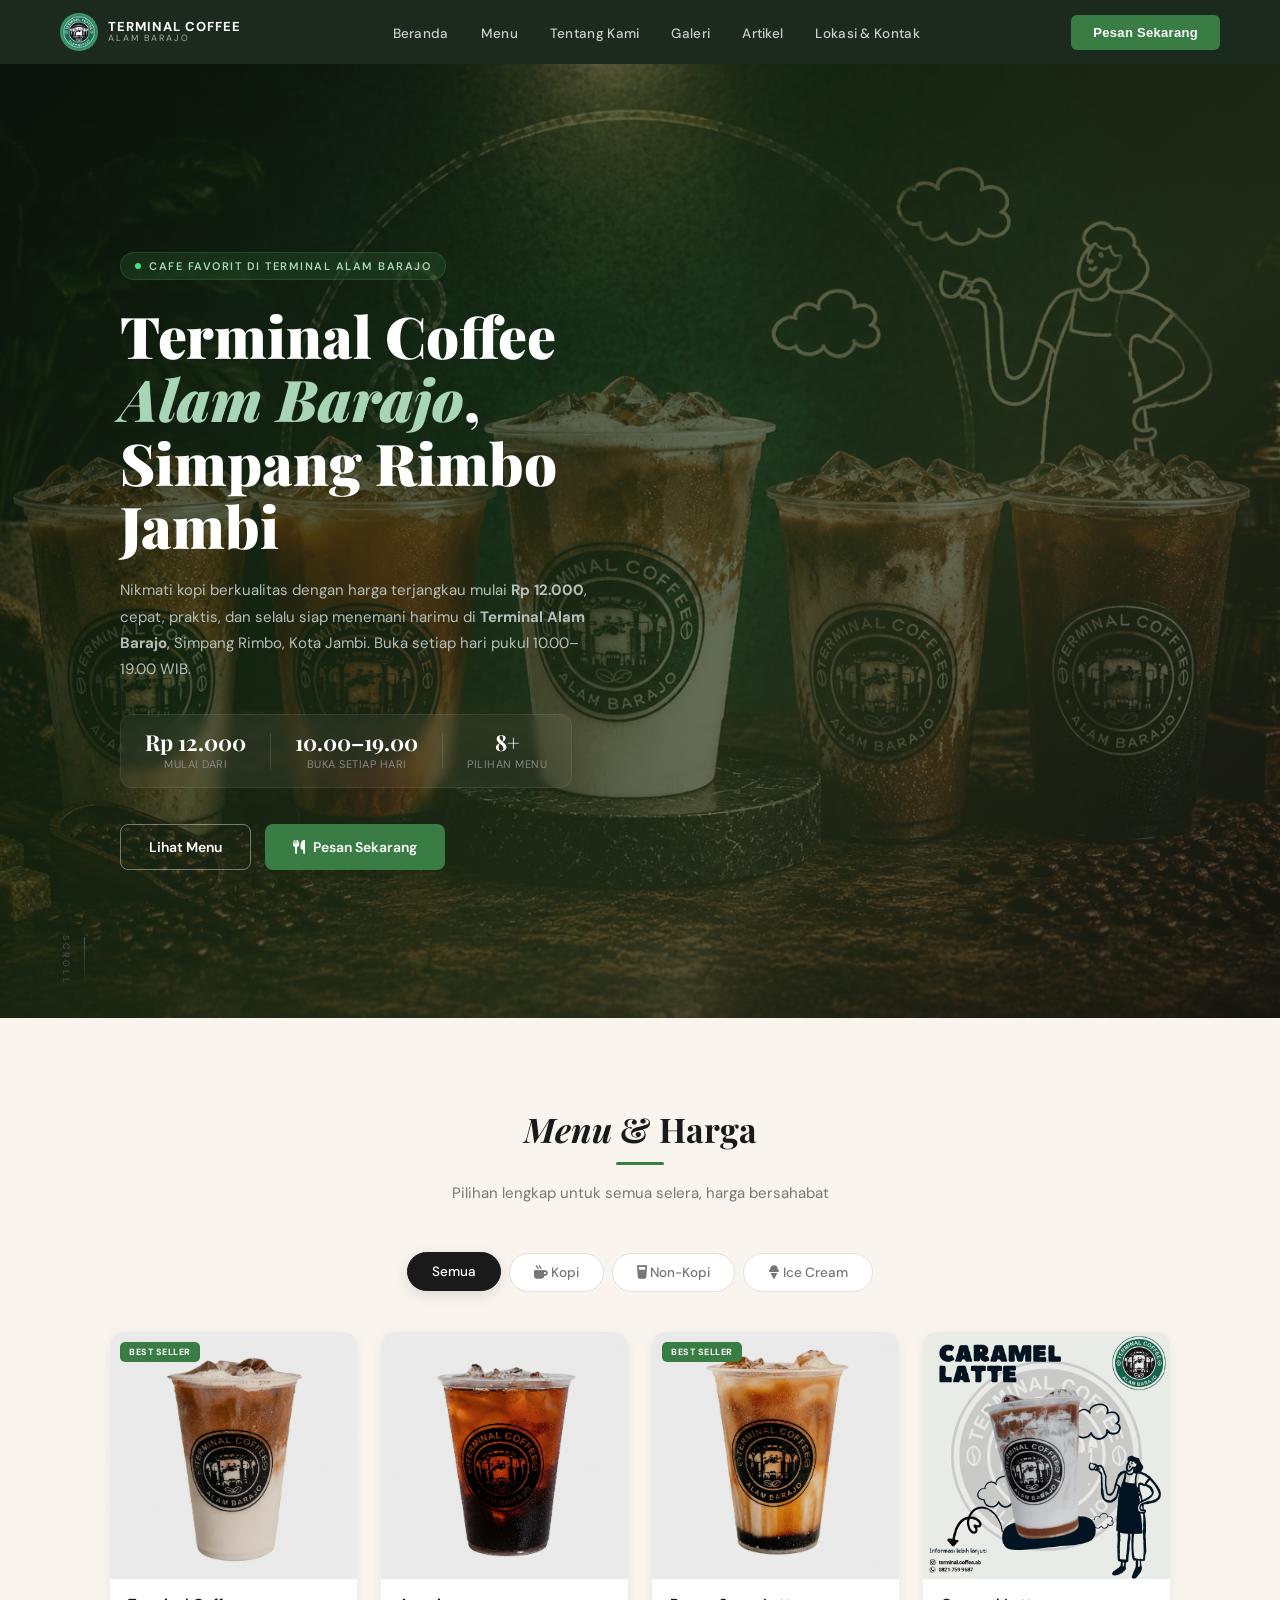
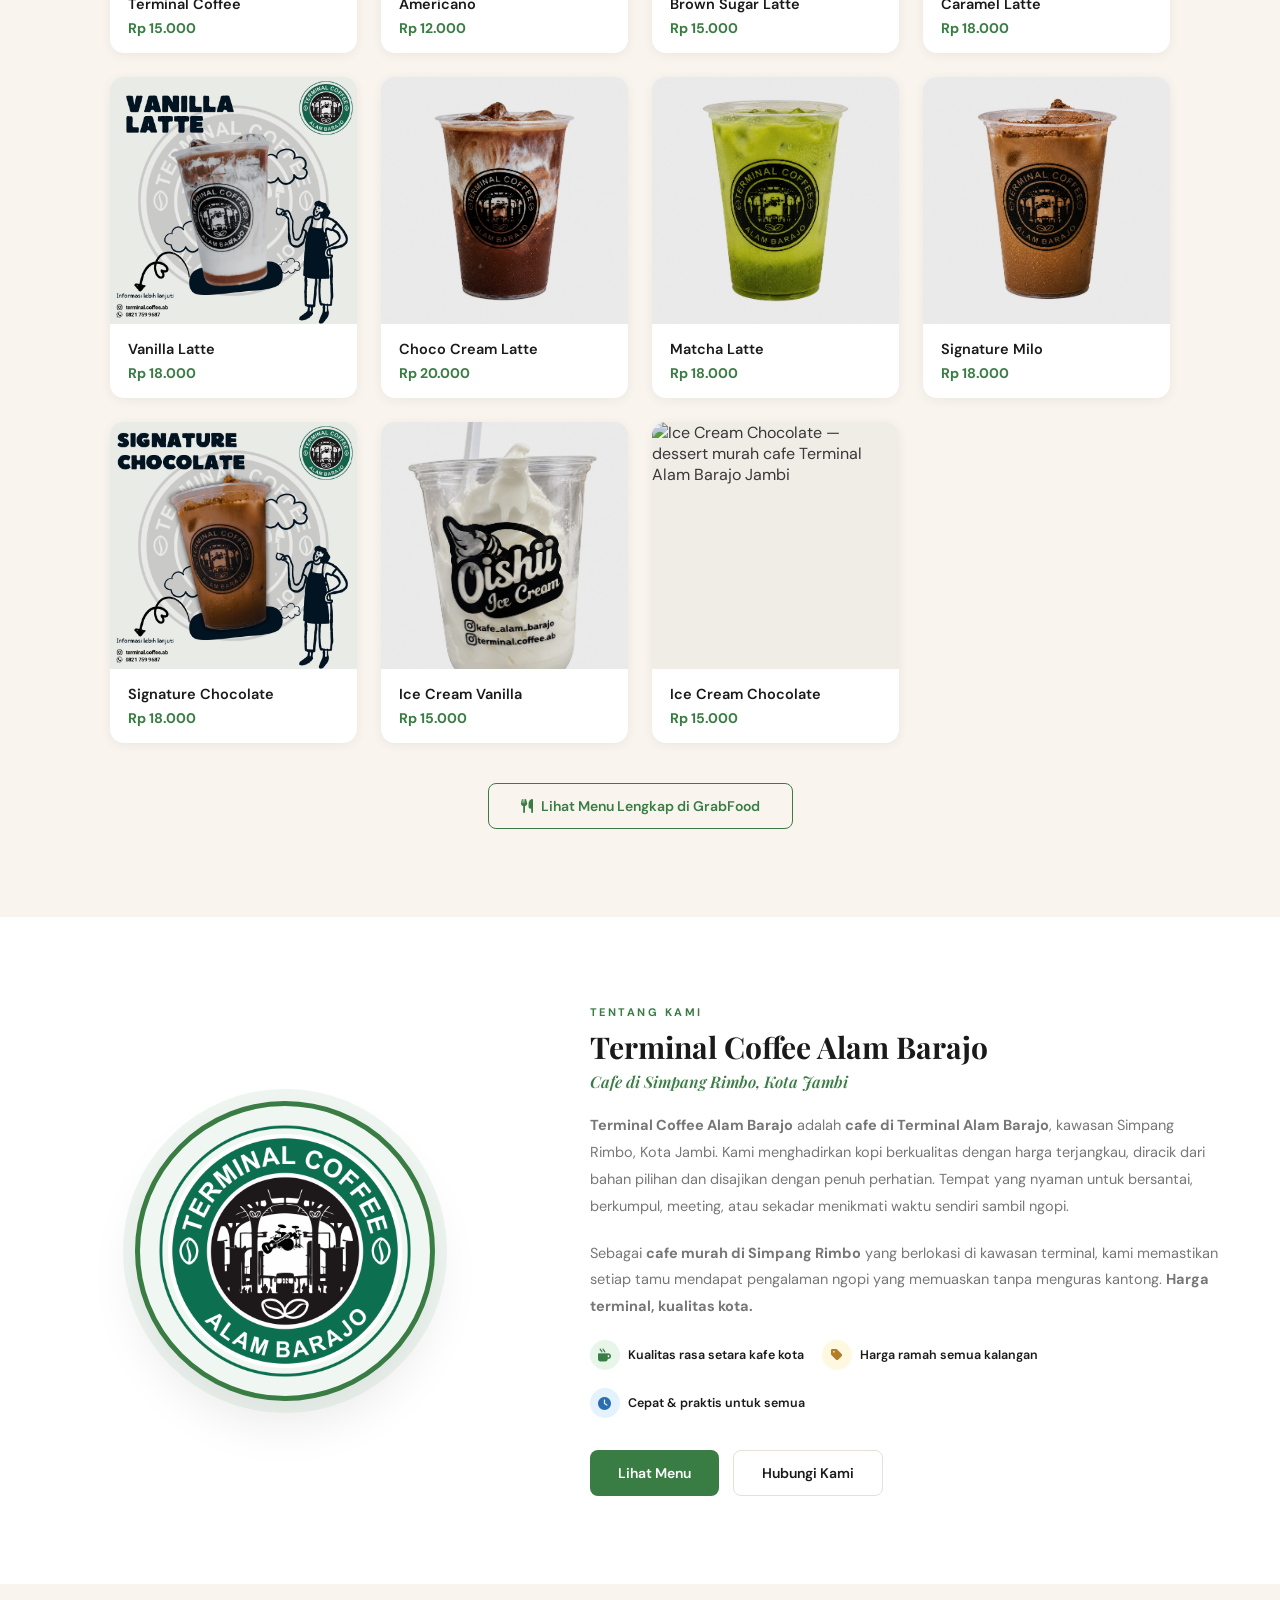
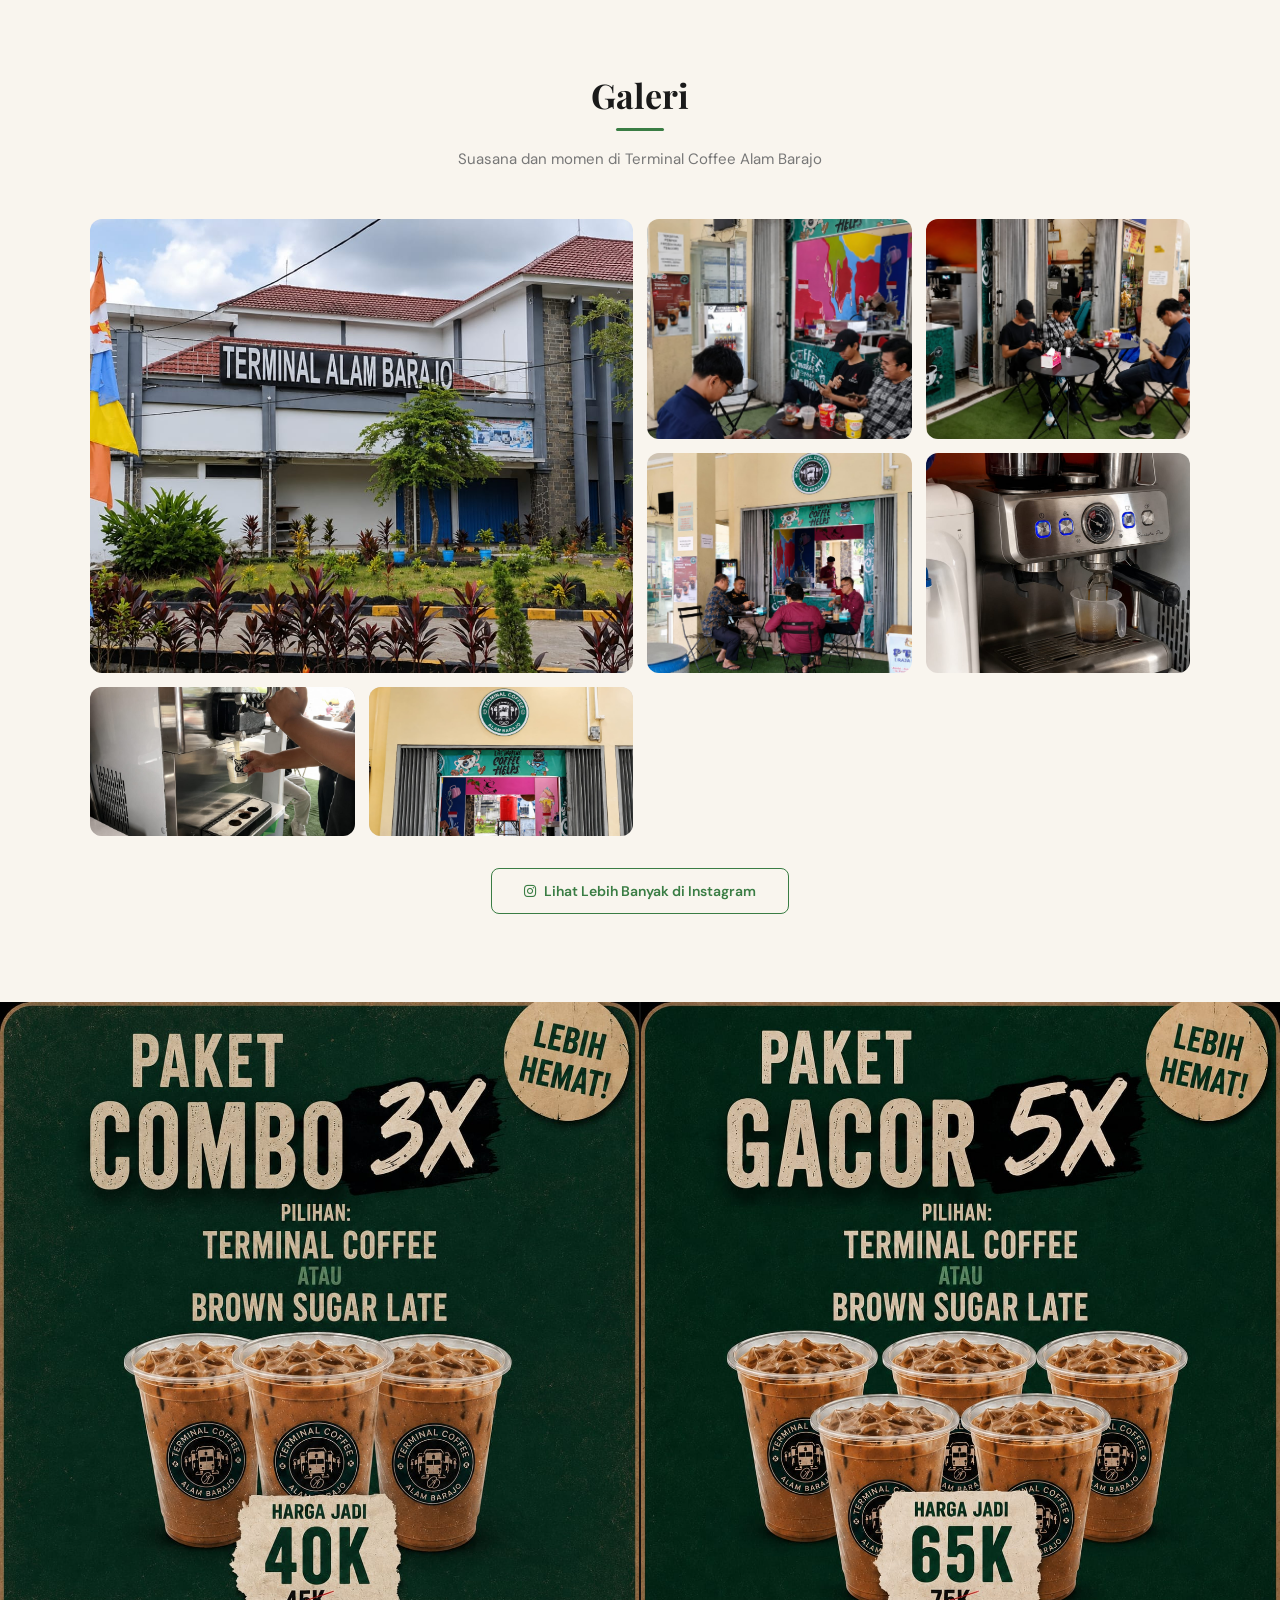
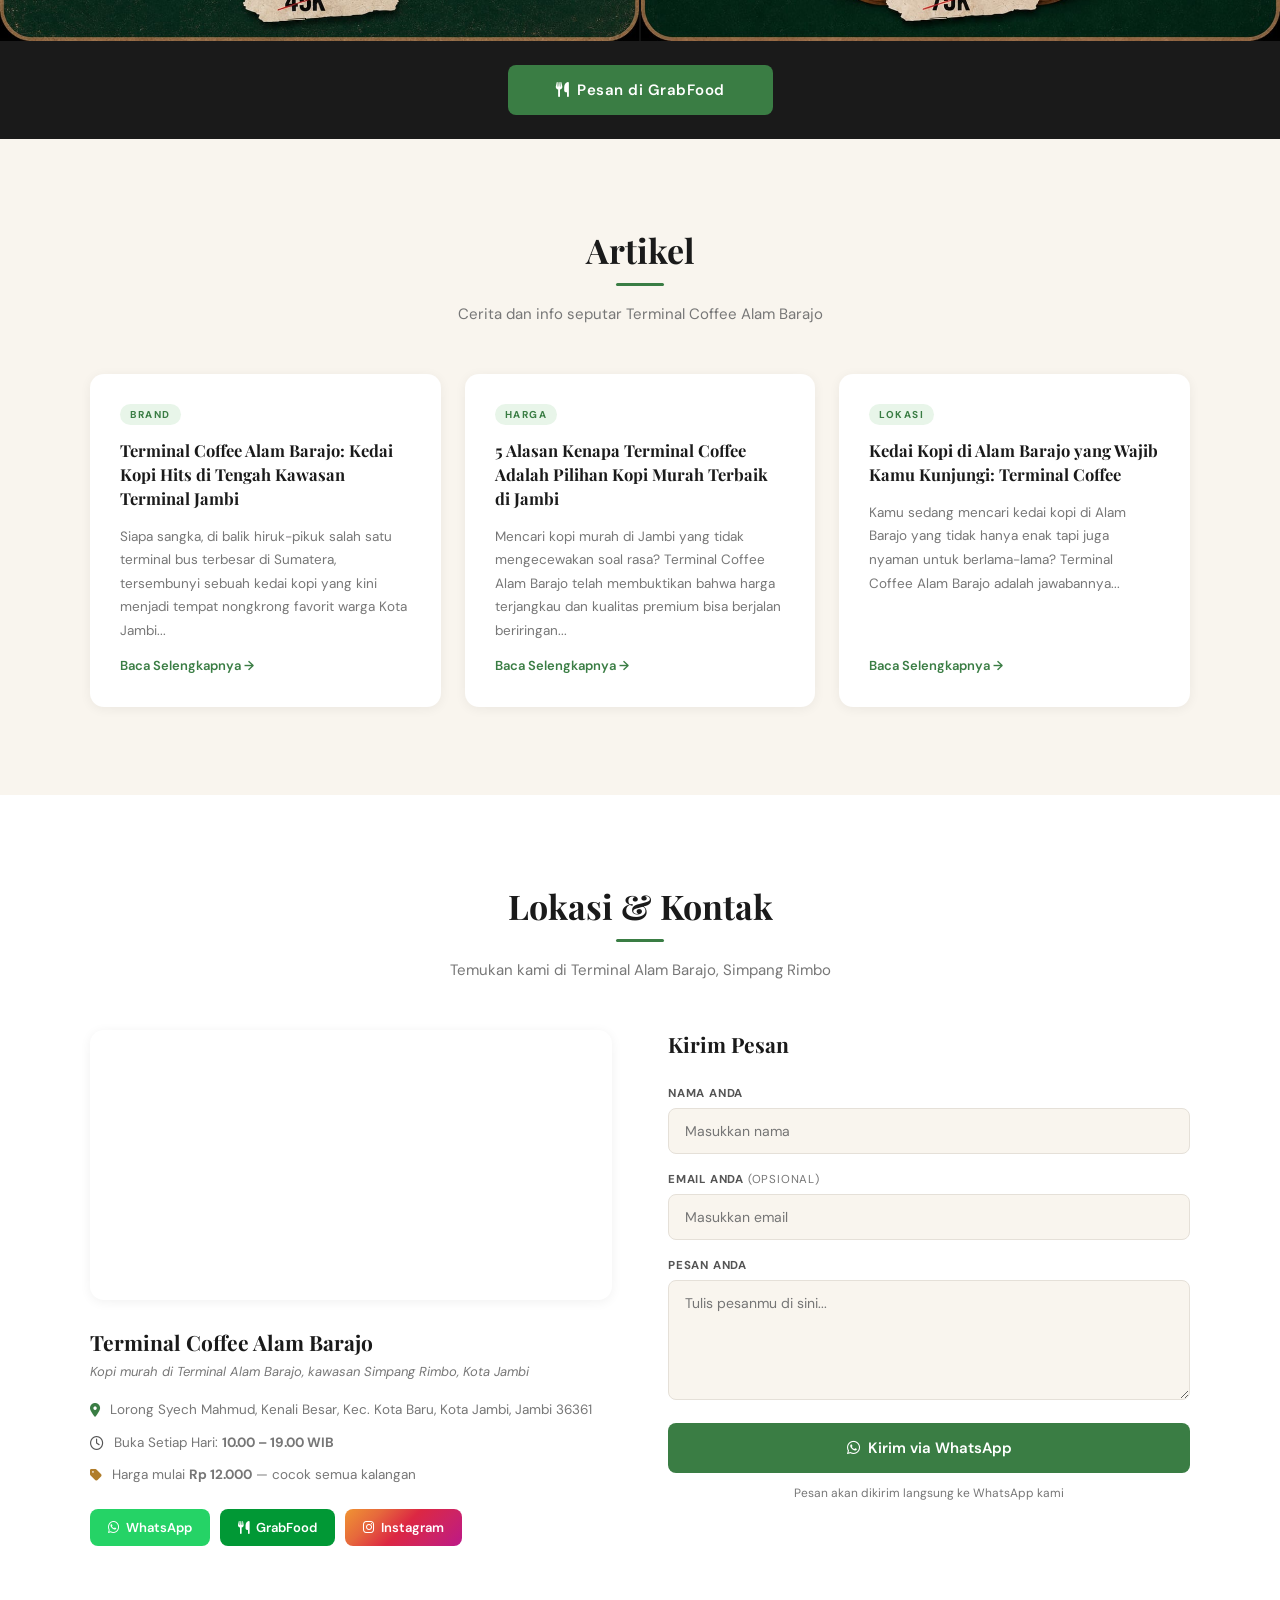
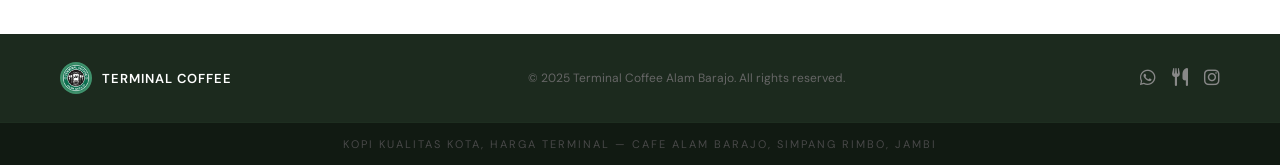
==== index.html @ 9941e42d "initial commit: Terminal Coffee Alam Barajo website" ====
<!doctype html>
<html lang="id">
    <head>
        <meta charset="UTF-8" />
        <meta name="viewport" content="width=device-width, initial-scale=1.0" />
        <title>Terminal Coffee Alam Barajo | Cafe Kopi Murah di Simpang Rimbo, Jambi</title>
        <meta
            name="description"
            content="Cafe kopi di Terminal Alam Barajo, Simpang Rimbo, Kota Jambi. Harga mulai Rp 12.000, buka setiap hari 10.00-19.00 WIB. Kopi enak, murah, berkualitas — cocok untuk nongkrong, meeting, dan santai."
        />
        <meta
            name="keywords"
            content="cafe alam barajo, cafe di terminal alam barajo, cafe simpang rimbo murah, kopi murah di terminal jambi, cafe terminal jambi, kedai kopi alam barajo, terminal coffee alam barajo, kopi di terminal, kopi murah jambi, nongkrong simpang rimbo, cafe kota baru jambi, kopi enak di jambi"
        />
        <meta name="author" content="Terminal Coffee Alam Barajo" />
        <meta name="robots" content="index, follow" />
        <link rel="canonical" href="https://terminalcoffeeab.com/" />
        <meta name="geo.region" content="ID-JA" />
        <meta name="geo.placename" content="Alam Barajo, Kota Jambi, Jambi" />
        <meta name="geo.position" content="-1.6287672;103.5528261" />
        <meta name="ICBM" content="-1.6287672, 103.5528261" />
        <meta property="og:type" content="website" />
        <meta property="og:locale" content="id_ID" />
        <meta property="og:site_name" content="Terminal Coffee Alam Barajo" />
        <meta property="og:title" content="Terminal Coffee Alam Barajo | Cafe Kopi Murah di Jambi" />
        <meta
            property="og:description"
            content="Cafe kopi murah enak di Terminal Alam Barajo, Simpang Rimbo Jambi. Mulai Rp 12.000. Buka setiap hari 10.00-19.00 WIB."
        />
        <meta property="og:image" content="https://terminalcoffeeab.com/img/hero.png" />
        <meta property="og:url" content="https://terminalcoffeeab.com/" />
        <meta property="og:image:width" content="1200" />
        <meta property="og:image:height" content="630" />
        <meta name="twitter:card" content="summary_large_image" />
        <meta name="twitter:title" content="Terminal Coffee Alam Barajo | Cafe Kopi Murah di Jambi" />
        <meta
            name="twitter:description"
            content="Kopi murah enak di Terminal Alam Barajo, Simpang Rimbo Jambi. Mulai Rp 12.000."
        />
        <meta name="twitter:image" content="https://terminalcoffeeab.com/img/hero.png" />
        <script type="application/ld+json">
            {
                "@context": "https://schema.org",
                "@type": "CafeOrCoffeeShop",
                "name": "Terminal Coffee Alam Barajo",
                "alternateName": ["Terminal Coffee", "Cafe Terminal Alam Barajo"],
                "description": "Cafe kopi murah berkualitas di Terminal Alam Barajo, Simpang Rimbo, Kota Jambi. Menyajikan berbagai menu kopi dan non-kopi dengan harga terjangkau mulai Rp 12.000.",
                "image": "https://terminalcoffeeab.com/img/hero.png",
                "url": "https://terminalcoffeeab.com",
                "telephone": "+628217599687",
                "priceRange": "Rp 12.000 – Rp 20.000",
                "servesCuisine": ["Kopi", "Coffee", "Minuman", "Ice Cream"],
                "hasMap": "https://maps.google.com/?q=Terminal+Coffee+Alam+Barajo",
                "address": {
                    "@type": "PostalAddress",
                    "streetAddress": "Lorong Syech Mahmud, Kenali Besar",
                    "addressLocality": "Kota Jambi",
                    "addressRegion": "Jambi",
                    "postalCode": "36361",
                    "addressCountry": "ID"
                },
                "geo": { "@type": "GeoCoordinates", "latitude": -1.6287672, "longitude": 103.5528261 },
                "openingHoursSpecification": {
                    "@type": "OpeningHoursSpecification",
                    "dayOfWeek": ["Monday", "Tuesday", "Wednesday", "Thursday", "Friday", "Saturday", "Sunday"],
                    "opens": "10:00",
                    "closes": "19:00"
                },
                "sameAs": [
                    "https://www.instagram.com/terminal.coffee.ab",
                    "https://wa.me/628217599687",
                    "https://r.grab.com/g/6-20260514_135030_718f2c9c3c3d4d9aad57b0b09c6c6439_MEXMPS-6-C76FCVCKEJMTJX"
                ],
                "menu": "https://r.grab.com/g/6-20260514_135030_718f2c9c3c3d4d9aad57b0b09c6c6439_MEXMPS-6-C76FCVCKEJMTJX",
                "acceptsReservations": false
            }
        </script>
        <link rel="preconnect" href="https://fonts.googleapis.com" />
        <link rel="preconnect" href="https://fonts.gstatic.com" crossorigin />
        <link
            href="https://fonts.googleapis.com/css2?family=Playfair+Display:ital,wght@0,700;0,900;1,700&family=DM+Sans:wght@300;400;500;600&display=swap"
            rel="stylesheet"
        />
        <link rel="icon" type="image/png" href="img/LOGO-TC-AB.png" />
        <link rel="apple-touch-icon" href="img/LOGO-TC-AB.png" />
        <link rel="stylesheet" href="https://cdnjs.cloudflare.com/ajax/libs/font-awesome/6.5.0/css/all.min.css" />
        <link rel="stylesheet" href="css/style.css" />
    </head>
    <body>
        <nav id="navbar">
            <a class="nav-brand" href="#home" aria-label="Terminal Coffee Alam Barajo - Beranda">
                <div class="nav-logo">
                    <img src="img/LOGO-TC-AB.png" alt="Logo Terminal Coffee Alam Barajo" width="38" height="38" />
                </div>
                <div class="nav-brand-text"><span>Terminal Coffee</span><span>Alam Barajo</span></div>
            </a>
            <ul class="nav-links" id="nav-links">
                <li><a href="#home">Beranda</a></li>
                <li><a href="#menu">Menu</a></li>
                <li><a href="#about">Tentang Kami</a></li>
                <li><a href="#gallery">Galeri</a></li>
                <li><a href="artikel.html">Artikel</a></li>
                <li><a href="#contact">Lokasi &amp; Kontak</a></li>
            </ul>
            <div class="nav-right">
                <button
                    class="btn-nav"
                    onclick="
                        window.open(
                            'https://r.grab.com/g/6-20260514_135030_718f2c9c3c3d4d9aad57b0b09c6c6439_MEXMPS-6-C76FCVCKEJMTJX',
                            '_blank',
                        )
                    "
                    aria-label="Pesan sekarang via GrabFood"
                >
                    Pesan Sekarang
                </button>
                <button class="hamburger" id="hamburger" aria-label="Buka menu navigasi" aria-expanded="false">
                    <span></span><span></span><span></span>
                </button>
            </div>
        </nav>
        <div class="mobile-nav" id="mobile-nav" aria-hidden="true">
            <ul>
                <li><a href="#home" onclick="closeMobileNav()">Beranda</a></li>
                <li><a href="#menu" onclick="closeMobileNav()">Menu</a></li>
                <li><a href="#about" onclick="closeMobileNav()">Tentang Kami</a></li>
                <li><a href="#gallery" onclick="closeMobileNav()">Galeri</a></li>
                <li><a href="artikel.html">Artikel</a></li>
                <li><a href="#contact" onclick="closeMobileNav()">Lokasi &amp; Kontak</a></li>
                <li>
                    <a
                        href="https://r.grab.com/g/6-20260514_135030_718f2c9c3c3d4d9aad57b0b09c6c6439_MEXMPS-6-C76FCVCKEJMTJX"
                        target="_blank"
                        rel="noopener"
                        class="mobile-nav-cta"
                    >
                        <i class="fa-solid fa-motorcycle"></i> Pesan via GrabFood
                    </a>
                </li>
            </ul>
        </div>
        <div class="mobile-nav-overlay" id="mobile-nav-overlay" onclick="closeMobileNav()"></div>

        <section class="hero" id="home" aria-label="Halaman utama Terminal Coffee Alam Barajo">
            <div class="hero-overlay" style="background-image: url(&quot;img/Terminal-Coffee.jpeg&quot;)"></div>
            <div class="hero-grain"></div>
            <div class="hero-content">
                <div class="hero-badge"><span class="badge-dot"></span>Cafe Favorit di Terminal Alam Barajo</div>
                <h1>Terminal Coffee<br /><em>Alam Barajo</em>,<br />Simpang Rimbo Jambi</h1>
                <p>
                    Nikmati kopi berkualitas dengan harga terjangkau mulai <strong>Rp 12.000</strong>, cepat, praktis,
                    dan selalu siap menemani harimu di <strong>Terminal Alam Barajo</strong>, Simpang Rimbo, Kota Jambi.
                    Buka setiap hari pukul 10.00–19.00 WIB.
                </p>
                <div class="hero-stats">
                    <div class="hero-stat">
                        <span class="stat-num">Rp 12.000</span><span class="stat-label">Mulai dari</span>
                    </div>
                    <div class="hero-divider"></div>
                    <div class="hero-stat">
                        <span class="stat-num">10.00–19.00</span><span class="stat-label">Buka setiap hari</span>
                    </div>
                    <div class="hero-divider"></div>
                    <div class="hero-stat">
                        <span class="stat-num">8+</span><span class="stat-label">Pilihan menu</span>
                    </div>
                </div>
                <div class="hero-btns">
                    <a href="#menu" class="btn-outline">Lihat Menu</a>
                    <a
                        href="https://r.grab.com/g/6-20260514_135030_718f2c9c3c3d4d9aad57b0b09c6c6439_MEXMPS-6-C76FCVCKEJMTJX"
                        class="btn-primary"
                        rel="noopener"
                        target="_blank"
                    >
                        <i class="fa-solid fa-utensils" aria-hidden="true"></i> Pesan Sekarang
                    </a>
                </div>
            </div>
            <div class="hero-scroll-hint" aria-hidden="true">
                <span>scroll</span>
                <div class="scroll-line"></div>
            </div>
        </section>

        <section id="menu" aria-label="Menu dan harga Terminal Coffee Alam Barajo">
            <div class="section-header">
                <h2 class="section-title"><span>Menu</span> &amp; Harga</h2>
                <div class="title-underline"></div>
                <p class="section-subtitle">Pilihan lengkap untuk semua selera, harga bersahabat</p>
            </div>
            <div class="menu-tabs" role="tablist" aria-label="Filter menu">
                <button class="tab-btn active" onclick="filterMenu('all', this)" role="tab" aria-selected="true">
                    Semua
                </button>
                <button class="tab-btn" onclick="filterMenu('kopi', this)" role="tab" aria-selected="false">
                    <i class="fa-solid fa-mug-hot"></i> Kopi
                </button>
                <button class="tab-btn" onclick="filterMenu('non-kopi', this)" role="tab" aria-selected="false">
                    <i class="fa-solid fa-glass-water"></i> Non-Kopi
                </button>
                <button class="tab-btn" onclick="filterMenu('ice-cream', this)" role="tab" aria-selected="false">
                    <i class="fa-solid fa-ice-cream"></i> Ice Cream
                </button>
            </div>
            <div class="menu-grid">
                <article class="menu-card" data-cat="kopi">
                    <div class="badge-best">Best Seller</div>
                    <div class="menu-img">
                        <img
                            src="img/menu/Terminal-Coffe.jpeg"
                            alt="Terminal Coffee — menu kopi andalan cafe Alam Barajo Jambi, harga Rp 15.000"
                            loading="lazy"
                        />
                    </div>
                    <div class="menu-info">
                        <h3>Terminal Coffee</h3>
                        <div class="menu-price">Rp 15.000</div>
                    </div>
                </article>
                <article class="menu-card" data-cat="kopi">
                    <div class="menu-img">
                        <img
                            src="img/menu/Americano.jpeg"
                            alt="Americano — kopi hitam murah di cafe Terminal Alam Barajo Jambi"
                            loading="lazy"
                        />
                    </div>
                    <div class="menu-info">
                        <h3>Americano</h3>
                        <div class="menu-price">Rp 12.000</div>
                    </div>
                </article>
                <article class="menu-card" data-cat="kopi">
                    <div class="badge-best">Best Seller</div>
                    <div class="menu-img">
                        <img
                            src="img/menu/Brown-Sugar-Latte.jpeg"
                            alt="Brown Sugar Latte — kopi susu kekinian best seller Terminal Coffee Alam Barajo"
                            loading="lazy"
                        />
                    </div>
                    <div class="menu-info">
                        <h3>Brown Sugar Latte</h3>
                        <div class="menu-price">Rp 15.000</div>
                    </div>
                </article>
                <article class="menu-card" data-cat="kopi">
                    <div class="menu-img">
                        <img
                            src="img/menu/Caramel-Latte.jpeg"
                            alt="Caramel Latte — menu kopi latte cafe simpang rimbo Jambi"
                            loading="lazy"
                        />
                    </div>
                    <div class="menu-info">
                        <h3>Caramel Latte</h3>
                        <div class="menu-price">Rp 18.000</div>
                    </div>
                </article>
                <article class="menu-card" data-cat="kopi">
                    <div class="menu-img">
                        <img
                            src="img/menu/Vanilla-Latte.jpeg"
                            alt="Vanilla Latte — menu kopi latte cafe simpang rimbo Jambi"
                            loading="lazy"
                        />
                    </div>
                    <div class="menu-info">
                        <h3>Vanilla Latte</h3>
                        <div class="menu-price">Rp 18.000</div>
                    </div>
                </article>
                <article class="menu-card" data-cat="kopi">
                    <div class="menu-img">
                        <img
                            src="img/menu/Choco-Cream-Latte.jpeg"
                            alt="Choco Cream Latte — kopi coklat creamy murah di terminal Alam Barajo"
                            loading="lazy"
                        />
                    </div>
                    <div class="menu-info">
                        <h3>Choco Cream Latte</h3>
                        <div class="menu-price">Rp 20.000</div>
                    </div>
                </article>
                <article class="menu-card" data-cat="non-kopi">
                    <div class="menu-img">
                        <img
                            src="img/menu/Matcha.jpeg"
                            alt="Matcha Latte — minuman non-kopi cafe Terminal Alam Barajo Jambi"
                            loading="lazy"
                        />
                    </div>
                    <div class="menu-info">
                        <h3>Matcha Latte</h3>
                        <div class="menu-price">Rp 18.000</div>
                    </div>
                </article>
                <article class="menu-card" data-cat="non-kopi">
                    <div class="menu-img">
                        <img
                            src="img/menu/Signature-Milo.jpeg"
                            alt="Signature Milo — minuman coklat murah cafe simpang rimbo Jambi"
                            loading="lazy"
                        />
                    </div>
                    <div class="menu-info">
                        <h3>Signature Milo</h3>
                        <div class="menu-price">Rp 18.000</div>
                    </div>
                </article>
                <article class="menu-card" data-cat="non-kopi">
                    <div class="menu-img">
                        <img
                            src="img/menu/Signature-Chocolate.jpeg"
                            alt="Signature Chocolate — minuman coklat murah cafe simpang rimbo Jambi"
                            loading="lazy"
                        />
                    </div>
                    <div class="menu-info">
                        <h3>Signature Chocolate</h3>
                        <div class="menu-price">Rp 18.000</div>
                    </div>
                </article>
                <article class="menu-card" data-cat="ice-cream">
                    <div class="menu-img">
                        <img
                            src="img/menu/Vanilla-Ice-Cream.jpeg"
                            alt="Ice Cream Vanilla — dessert murah cafe Terminal Alam Barajo Jambi"
                            loading="lazy"
                        />
                    </div>
                    <div class="menu-info">
                        <h3>Ice Cream Vanilla</h3>
                        <div class="menu-price">Rp 15.000</div>
                    </div>
                </article>
                <article class="menu-card" data-cat="ice-cream">
                    <div class="menu-img">
                        <img
                            src="img/menu/Chocolate-Ice-Cream.png"
                            alt="Ice Cream Chocolate — dessert murah cafe Terminal Alam Barajo Jambi"
                            loading="lazy"
                        />
                    </div>
                    <div class="menu-info">
                        <h3>Ice Cream Chocolate</h3>
                        <div class="menu-price">Rp 15.000</div>
                    </div>
                </article>
            </div>
            <div class="btn-center">
                <a
                    href="https://r.grab.com/g/6-20260514_135030_718f2c9c3c3d4d9aad57b0b09c6c6439_MEXMPS-6-C76FCVCKEJMTJX"
                    class="btn-green-outline"
                    rel="noopener"
                    target="_blank"
                >
                    <i class="fa-solid fa-utensils" aria-hidden="true"></i> Lihat Menu Lengkap di GrabFood
                </a>
            </div>
        </section>

        <section id="about" aria-label="Tentang Terminal Coffee Alam Barajo">
            <div class="about-logo">
                <div class="about-logo-ring">
                    <img
                        src="img/LOGO-TC-AB.png"
                        alt="Logo Terminal Coffee Alam Barajo — Cafe Jambi"
                        width="280"
                        height="280"
                        loading="lazy"
                    />
                </div>
            </div>
            <div class="about-content">
                <div class="about-eyebrow">Tentang Kami</div>
                <h2>Terminal Coffee Alam Barajo</h2>
                <h3>Cafe di Simpang Rimbo, Kota Jambi</h3>
                <p>
                    <strong>Terminal Coffee Alam Barajo</strong> adalah <strong>cafe di Terminal Alam Barajo</strong>,
                    kawasan Simpang Rimbo, Kota Jambi. Kami menghadirkan kopi berkualitas dengan harga terjangkau,
                    diracik dari bahan pilihan dan disajikan dengan penuh perhatian. Tempat yang nyaman untuk bersantai,
                    berkumpul, meeting, atau sekadar menikmati waktu sendiri sambil ngopi.
                </p>
                <p>
                    Sebagai <strong>cafe murah di Simpang Rimbo</strong> yang berlokasi di kawasan terminal, kami
                    memastikan setiap tamu mendapat pengalaman ngopi yang memuaskan tanpa menguras kantong.
                    <strong>Harga terminal, kualitas kota.</strong>
                </p>
                <div class="about-pills">
                    <div class="pill">
                        <div class="pill-dot" style="background: #e8f5e9">
                            <i class="fa-solid fa-mug-hot" style="color: #3a7d44; font-size: 13px"></i>
                        </div>
                        Kualitas rasa setara kafe kota
                    </div>
                    <div class="pill">
                        <div class="pill-dot" style="background: #fff8e1">
                            <i class="fa-solid fa-tag" style="color: #b07d2a; font-size: 13px"></i>
                        </div>
                        Harga ramah semua kalangan
                    </div>
                    <div class="pill">
                        <div class="pill-dot" style="background: #e3f2fd">
                            <i class="fa-solid fa-clock" style="color: #2a6db0; font-size: 13px"></i>
                        </div>
                        Cepat &amp; praktis untuk semua
                    </div>
                </div>
                <div class="about-btns">
                    <a href="#menu" class="btn-primary">Lihat Menu</a>
                    <a href="#contact" class="btn-outline-dark">Hubungi Kami</a>
                </div>
            </div>
        </section>

        <section id="gallery" aria-label="Galeri foto Terminal Coffee Alam Barajo">
            <div class="section-header">
                <h2 class="section-title">Galeri</h2>
                <div class="title-underline"></div>
                <p class="section-subtitle">Suasana dan momen di Terminal Coffee Alam Barajo</p>
            </div>
            <div class="gallery-grid">
                <div class="gallery-item gallery-large">
                    <img
                        src="img/galeri/Terminal.jpeg"
                        alt="Suasana Terminal Coffee Alam Barajo, Simpang Rimbo Jambi"
                        loading="lazy"
                    />
                    <div class="gallery-overlay"><span>Terminal Alam Barajo</span></div>
                </div>
                <div class="gallery-item">
                    <img
                        src="img/galeri/Hangout.jpeg"
                        alt="Suasana hangout dan nongkrong di cafe Terminal Coffee Alam Barajo, Simpang Rimbo Jambi"
                        loading="lazy"
                    />
                    <div class="gallery-overlay"><span>Hangout</span></div>
                </div>
                <div class="gallery-item">
                    <img
                        src="img/galeri/Nongkrong.jpeg"
                        alt="Tempat nongkrong asik di cafe Terminal Coffee Alam Barajo, Kota Jambi"
                        loading="lazy"
                    />
                    <div class="gallery-overlay"><span>Nongkrong</span></div>
                </div>
                <div class="gallery-item">
                    <img
                        src="img/galeri/Meeting.jpeg"
                        alt="Tempat meeting nyaman di Terminal Coffee Alam Barajo, cafe di Simpang Rimbo Jambi"
                        loading="lazy"
                    />
                    <div class="gallery-overlay"><span>Meeting</span></div>
                </div>
                <div class="gallery-item">
                    <img
                        src="img/galeri/Coffe-Machine.jpeg"
                        alt="Mesin kopi profesional Terminal Coffee Alam Barajo — kualitas kopi terjamin"
                        loading="lazy"
                    />
                    <div class="gallery-overlay"><span>Coffee Machine</span></div>
                </div>
                <div class="gallery-item">
                    <img
                        src="img/galeri/Ice-Cream Machine.jpeg"
                        alt="Mesin ice cream Terminal Coffee Alam Barajo, cafe di terminal Jambi"
                        loading="lazy"
                    />
                    <div class="gallery-overlay"><span>Ice Cream</span></div>
                </div>
                <div class="gallery-item">
                    <img
                        src="img/galeri/Brand.jpeg"
                        alt="Brand Terminal Coffee Alam Barajo — cafe hits di Simpang Rimbo Jambi"
                        loading="lazy"
                    />
                    <div class="gallery-overlay"><span>Brand</span></div>
                </div>
            </div>
            <div class="btn-center">
                <a
                    href="https://www.instagram.com/terminal.coffee.ab"
                    class="btn-green-outline"
                    rel="noopener"
                    target="_blank"
                >
                    <i class="fa-brands fa-instagram" aria-hidden="true"></i> Lihat Lebih Banyak di Instagram
                </a>
            </div>
        </section>

        <div id="bestseller" aria-label="Promo Terminal Coffee Alam Barajo">
            <div class="bs-img-slot">
                <img
                    src="img/Paket-Combo.jpeg"
                    alt="Promo best seller cafe Terminal Coffee Alam Barajo Jambi"
                    loading="lazy"
                />
            </div>
            <div class="bs-img-slot">
                <img
                    src="img/Paket-Gacor.jpeg"
                    alt="Promo terbaru cafe Terminal Coffee Alam Barajo, Simpang Rimbo Jambi"
                    loading="lazy"
                />
            </div>
        </div>
        <div class="bs-cta">
            <a
                href="https://r.grab.com/g/6-20260514_135030_718f2c9c3c3d4d9aad57b0b09c6c6439_MEXMPS-6-C76FCVCKEJMTJX"
                class="btn-primary"
                rel="noopener"
                target="_blank"
            >
                <i class="fa-solid fa-utensils" aria-hidden="true"></i> Pesan di GrabFood
            </a>
        </div>

        <section id="artikel" aria-label="Artikel tentang Terminal Coffee Alam Barajo">
            <div class="section-header">
                <h2 class="section-title">Artikel</h2>
                <div class="title-underline"></div>
                <p class="section-subtitle">Cerita dan info seputar Terminal Coffee Alam Barajo</p>
            </div>
            <div class="artikel-grid">
                <article class="artikel-card">
                    <div class="artikel-tag">Brand</div>
                    <h3 class="artikel-title">
                        Terminal Coffee Alam Barajo: Kedai Kopi Hits di Tengah Kawasan Terminal Jambi
                    </h3>
                    <p class="artikel-excerpt">
                        Siapa sangka, di balik hiruk-pikuk salah satu terminal bus terbesar di Sumatera, tersembunyi
                        sebuah kedai kopi yang kini menjadi tempat nongkrong favorit warga Kota Jambi...
                    </p>
                    <a href="artikel.html#artikel-1" class="artikel-btn">Baca Selengkapnya →</a>
                </article>
                <article class="artikel-card">
                    <div class="artikel-tag">Harga</div>
                    <h3 class="artikel-title">
                        5 Alasan Kenapa Terminal Coffee Adalah Pilihan Kopi Murah Terbaik di Jambi
                    </h3>
                    <p class="artikel-excerpt">
                        Mencari kopi murah di Jambi yang tidak mengecewakan soal rasa? Terminal Coffee Alam Barajo telah
                        membuktikan bahwa harga terjangkau dan kualitas premium bisa berjalan beriringan...
                    </p>
                    <a href="artikel.html#artikel-2" class="artikel-btn">Baca Selengkapnya →</a>
                </article>
                <article class="artikel-card">
                    <div class="artikel-tag">Lokasi</div>
                    <h3 class="artikel-title">Kedai Kopi di Alam Barajo yang Wajib Kamu Kunjungi: Terminal Coffee</h3>
                    <p class="artikel-excerpt">
                        Kamu sedang mencari kedai kopi di Alam Barajo yang tidak hanya enak tapi juga nyaman untuk
                        berlama-lama? Terminal Coffee Alam Barajo adalah jawabannya...
                    </p>
                    <a href="artikel.html#artikel-3" class="artikel-btn">Baca Selengkapnya →</a>
                </article>
            </div>
        </section>

        <section id="contact" aria-label="Lokasi dan kontak Terminal Coffee Alam Barajo">
            <div class="section-header">
                <h2 class="section-title">Lokasi &amp; Kontak</h2>
                <div class="title-underline"></div>
                <p class="section-subtitle">Temukan kami di Terminal Alam Barajo, Simpang Rimbo</p>
            </div>
            <div class="contact-grid">
                <div class="contact-left">
                    <div class="contact-map">
                        <iframe
                            src="https://www.google.com/maps/embed?pb=!1m18!1m12!1m3!1d3988.206314384608!2d103.5528261!3d-1.6287672!2m3!1f0!2f0!3f0!3m2!1i1024!2i768!4f13.1!3m3!1m2!1s0x2e25890047d07779%3A0x7f9b1c33332008ba!2sTerminal%20Coffee%20Alam%20Barajo!5e0!3m2!1sen!2sid!4v1778434898343!5m2!1sen!2sid"
                            width="600"
                            height="450"
                            style="border: 0"
                            allowfullscreen=""
                            loading="lazy"
                            referrerpolicy="no-referrer-when-downgrade"
                            title="Peta lokasi Terminal Coffee Alam Barajo, Simpang Rimbo, Kota Jambi"
                        ></iframe>
                    </div>
                    <div class="contact-info">
                        <h3>Terminal Coffee Alam Barajo</h3>
                        <p class="contact-tagline">
                            Kopi murah di Terminal Alam Barajo, kawasan Simpang Rimbo, Kota Jambi
                        </p>
                        <div class="contact-detail">
                            <span class="contact-icon">
                                <i class="fa-solid fa-location-dot" style="color: #3a7d44"></i>
                            </span>
                            <span>Lorong Syech Mahmud, Kenali Besar, Kec. Kota Baru, Kota Jambi, Jambi 36361</span>
                        </div>
                        <div class="contact-detail">
                            <span class="contact-icon">
                                <i class="fa-regular fa-clock" style="color: #555"></i>
                            </span>
                            <span>Buka Setiap Hari: <strong>10.00 – 19.00 WIB</strong></span>
                        </div>
                        <div class="contact-detail">
                            <span class="contact-icon">
                                <i class="fa-solid fa-tag" style="color: #b07d2a"></i>
                            </span>
                            <span>Harga mulai <strong>Rp 12.000</strong> — cocok semua kalangan</span>
                        </div>
                        <div class="social-btns">
                            <a
                                href="https://wa.me/628217599687"
                                target="_blank"
                                class="social-btn btn-wa"
                                rel="noopener"
                                aria-label="Hubungi via WhatsApp"
                            >
                                <i class="fa-brands fa-whatsapp" aria-hidden="true"></i> WhatsApp
                            </a>
                            <a
                                href="https://r.grab.com/g/6-20260514_135030_718f2c9c3c3d4d9aad57b0b09c6c6439_MEXMPS-6-C76FCVCKEJMTJX"
                                target="_blank"
                                class="social-btn btn-gf"
                                rel="noopener"
                                aria-label="Pesan via GrabFood"
                            >
                                <i class="fa-solid fa-utensils" aria-hidden="true"></i> GrabFood
                            </a>
                            <a
                                href="https://www.instagram.com/terminal.coffee.ab"
                                target="_blank"
                                class="social-btn btn-ig"
                                rel="noopener"
                                aria-label="Ikuti kami di Instagram"
                            >
                                <i class="fa-brands fa-instagram" aria-hidden="true"></i> Instagram
                            </a>
                        </div>
                    </div>
                </div>
                <div class="contact-form">
                    <h3>Kirim Pesan</h3>
                    <div id="form-pesan">
                        <div class="form-group">
                            <label for="input-nama">Nama Anda</label>
                            <input id="input-nama" type="text" placeholder="Masukkan nama" autocomplete="name" />
                        </div>
                        <div class="form-group">
                            <label for="input-email">
                                Email Anda <span style="color: var(--muted); font-weight: 400">(opsional)</span>
                            </label>
                            <input id="input-email" type="email" placeholder="Masukkan email" autocomplete="email" />
                        </div>
                        <div class="form-group">
                            <label for="input-pesan">Pesan Anda</label>
                            <textarea id="input-pesan" placeholder="Tulis pesanmu di sini..."></textarea>
                        </div>
                        <button id="btn-kirim" type="button" class="btn-submit" onclick="handleSubmit()">
                            <i class="fa-brands fa-whatsapp" aria-hidden="true"></i> Kirim via WhatsApp
                        </button>
                        <p class="form-note">Pesan akan dikirim langsung ke WhatsApp kami</p>
                    </div>
                </div>
            </div>
        </section>

        <footer>
            <div class="footer-brand">
                <div class="nav-logo">
                    <img
                        src="img/LOGO-TC-AB.png"
                        alt="Logo Terminal Coffee Alam Barajo"
                        width="32"
                        height="32"
                        loading="lazy"
                    />
                </div>
                <span>Terminal Coffee</span>
            </div>
            <div class="footer-copy">© 2025 Terminal Coffee Alam Barajo. All rights reserved.</div>
            <div class="footer-socials">
                <a
                    href="https://wa.me/628217599687"
                    title="WhatsApp Terminal Coffee Alam Barajo"
                    rel="noopener"
                    target="_blank"
                    aria-label="WhatsApp"
                >
                    <i class="fa-brands fa-whatsapp" aria-hidden="true"></i>
                </a>
                <a
                    href="https://r.grab.com/g/6-20260514_135030_718f2c9c3c3d4d9aad57b0b09c6c6439_MEXMPS-6-C76FCVCKEJMTJX"
                    title="GrabFood Terminal Coffee Alam Barajo"
                    rel="noopener"
                    target="_blank"
                    aria-label="GrabFood"
                >
                    <i class="fa-solid fa-utensils" aria-hidden="true"></i>
                </a>
                <a
                    href="https://www.instagram.com/terminal.coffee.ab"
                    title="Instagram Terminal Coffee Alam Barajo"
                    rel="noopener"
                    target="_blank"
                    aria-label="Instagram"
                >
                    <i class="fa-brands fa-instagram" aria-hidden="true"></i>
                </a>
            </div>
        </footer>
        <div class="footer-tagline">Kopi Kualitas Kota, Harga Terminal — Cafe Alam Barajo, Simpang Rimbo, Jambi</div>

        <script src="js/main.js"></script>
    </body>
</html>
---- css/style.css ----
/* ================================================
   Terminal Coffee Alam Barajo — style.css (Optimized)
   ================================================ */

:root {
    --green: #2d6a4f;
    --green-light: #40916c;
    --green-btn: #3a7d44;
    --green-dark: #1e4a29;
    --yellow: #f4c430;
    --cream: #f9f5ee;
    --dark: #1a1a1a;
    --text: #3d3d3d;
    --muted: #777;
    --white: #fff;
    --border: #e5e0d8;
    --nav-bg: #1c2a1e;
    --shadow-sm: 0 2px 12px rgba(0, 0, 0, 0.06);
    --shadow-md: 0 8px 28px rgba(0, 0, 0, 0.1);
    --radius: 14px;
    --radius-sm: 8px;
    --transition: 0.25s cubic-bezier(0.4, 0, 0.2, 1);
}
* {
    margin: 0;
    padding: 0;
    box-sizing: border-box;
}
html {
    scroll-behavior: smooth;
}
body {
    font-family: "DM Sans", sans-serif;
    color: var(--text);
    background: var(--white);
    overflow-x: hidden;
}

/* NAVBAR */
nav {
    position: sticky;
    top: 0;
    z-index: 200;
    background: var(--nav-bg);
    display: flex;
    align-items: center;
    justify-content: space-between;
    padding: 0 60px;
    height: 64px;
    transition: box-shadow var(--transition);
}
.nav-brand {
    display: flex;
    align-items: center;
    gap: 10px;
    text-decoration: none;
    flex-shrink: 0;
}
.nav-logo {
    width: 38px;
    height: 38px;
    border-radius: 50%;
    overflow: hidden;
    background: var(--green-light);
    display: flex;
    align-items: center;
    justify-content: center;
    flex-shrink: 0;
}
.nav-logo img {
    width: 100%;
    height: 100%;
    object-fit: cover;
}
.nav-brand-text {
    display: flex;
    flex-direction: column;
    line-height: 1.1;
}
.nav-brand-text span:first-child {
    color: var(--white);
    font-weight: 700;
    font-size: 13px;
    letter-spacing: 1px;
    text-transform: uppercase;
}
.nav-brand-text span:last-child {
    color: #aaa;
    font-size: 9px;
    letter-spacing: 2px;
    text-transform: uppercase;
}
.nav-links {
    display: flex;
    gap: 32px;
    list-style: none;
}
.nav-links a {
    color: #ccc;
    text-decoration: none;
    font-size: 13.5px;
    font-weight: 500;
    letter-spacing: 0.3px;
    transition: color var(--transition);
    position: relative;
    padding-bottom: 3px;
}
.nav-links a::after {
    content: "";
    position: absolute;
    bottom: -2px;
    left: 0;
    width: 0;
    height: 1.5px;
    background: var(--green-light);
    transition: width var(--transition);
}
.nav-links a:hover {
    color: var(--white);
}
.nav-links a:hover::after,
.nav-links a.active::after {
    width: 100%;
}
.nav-links a.active {
    color: var(--white);
}
.nav-right {
    display: flex;
    align-items: center;
    gap: 12px;
    flex-shrink: 0;
}
.btn-nav {
    background: var(--green-btn);
    color: var(--white);
    border: none;
    padding: 10px 22px;
    border-radius: 6px;
    font-size: 13px;
    font-weight: 600;
    cursor: pointer;
    letter-spacing: 0.3px;
    transition:
        background var(--transition),
        transform var(--transition);
}
.btn-nav:hover {
    background: var(--green-light);
    transform: translateY(-1px);
}

/* Hamburger */
.hamburger {
    display: none;
    flex-direction: column;
    justify-content: center;
    gap: 5px;
    width: 36px;
    height: 36px;
    background: transparent;
    border: 1.5px solid rgba(255, 255, 255, 0.2);
    border-radius: 6px;
    cursor: pointer;
    padding: 8px;
    transition: border-color var(--transition);
}
.hamburger:hover {
    border-color: rgba(255, 255, 255, 0.5);
}
.hamburger span {
    display: block;
    width: 100%;
    height: 2px;
    background: #ccc;
    border-radius: 2px;
    transition: all var(--transition);
}
.hamburger.open span:nth-child(1) {
    transform: translateY(7px) rotate(45deg);
}
.hamburger.open span:nth-child(2) {
    opacity: 0;
}
.hamburger.open span:nth-child(3) {
    transform: translateY(-7px) rotate(-45deg);
}

/* Mobile Nav */
.mobile-nav {
    position: fixed;
    top: 64px;
    right: -100%;
    width: min(320px, 85vw);
    height: calc(100vh - 64px);
    background: #18271a;
    z-index: 190;
    transition: right 0.35s cubic-bezier(0.4, 0, 0.2, 1);
    overflow-y: auto;
    padding: 24px 0;
    border-left: 1px solid rgba(255, 255, 255, 0.06);
}
.mobile-nav.open {
    right: 0;
}
.mobile-nav ul {
    list-style: none;
}
.mobile-nav ul li a {
    display: block;
    padding: 14px 28px;
    color: #ccc;
    text-decoration: none;
    font-size: 15px;
    font-weight: 500;
    border-bottom: 1px solid rgba(255, 255, 255, 0.05);
    transition: all var(--transition);
}
.mobile-nav ul li a:hover {
    color: #fff;
    background: rgba(255, 255, 255, 0.04);
    padding-left: 36px;
}
.mobile-nav-cta {
    margin: 20px 28px 0 !important;
    display: block !important;
    background: var(--green-btn) !important;
    color: white !important;
    border-radius: 8px !important;
    text-align: center;
    font-weight: 600 !important;
    border-bottom: none !important;
    padding: 14px 28px !important;
}
.mobile-nav-cta:hover {
    background: var(--green-light) !important;
    padding-left: 28px !important;
}
.mobile-nav-overlay {
    display: none;
    position: fixed;
    inset: 0;
    background: rgba(0, 0, 0, 0.5);
    z-index: 180;
    backdrop-filter: blur(2px);
}
.mobile-nav-overlay.open {
    display: block;
}

/* HERO */
.hero {
    position: relative;
    min-height: 100svh;
    display: flex;
    align-items: flex-start; /* sebelumnya: center */
    background: linear-gradient(135deg, #0d1a0f 0%, #1a2e14 35%, #2c3a1e 65%, #1a1a12 100%);
    overflow: hidden;
}
.hero-overlay {
    position: absolute;
    inset: 0;
    background-size: cover;
    background-position: center;
    background-repeat: no-repeat;
    opacity: 0.3;
}
.hero-grain {
    position: absolute;
    inset: 0;
    pointer-events: none;
    opacity: 0.15;
    background-image: url("data:image/svg+xml,%3Csvg xmlns='http://www.w3.org/2000/svg' width='300' height='300'%3E%3Cfilter id='n'%3E%3CfeTurbulence type='fractalNoise' baseFrequency='0.75' numOctaves='4' stitchTiles='stitch'/%3E%3C/filter%3E%3Crect width='300' height='300' filter='url(%23n)' opacity='0.08'/%3E%3C/svg%3E");
}
.hero-content {
    position: relative;
    z-index: 2;
    padding: 100px 60px 60px;
    max-width: 660px;
}
.hero-badge {
    display: inline-flex;
    align-items: center;
    gap: 8px;
    background: rgba(58, 125, 68, 0.22);
    border: 1px solid rgba(58, 125, 68, 0.38);
    color: #a8d5b5;
    font-size: 11px;
    letter-spacing: 1.5px;
    text-transform: uppercase;
    padding: 6px 14px;
    border-radius: 20px;
    margin-bottom: 24px;
    font-weight: 600;
}
.badge-dot {
    width: 6px;
    height: 6px;
    background: #4ade80;
    border-radius: 50%;
    flex-shrink: 0;
    animation: pulse-dot 2s ease-in-out infinite;
}
@keyframes pulse-dot {
    0%,
    100% {
        opacity: 1;
        transform: scale(1);
    }
    50% {
        opacity: 0.5;
        transform: scale(0.7);
    }
}
.hero h1 {
    font-family: "Playfair Display", serif;
    font-size: clamp(32px, 4.5vw, 58px);
    font-weight: 900;
    color: var(--white);
    line-height: 1.1;
    margin-bottom: 20px;
}
.hero h1 em {
    font-style: italic;
    color: #a8d5b5;
}
.hero p {
    color: #b5bfb7;
    font-size: 15px;
    line-height: 1.75;
    margin-bottom: 32px;
    max-width: 480px;
}
.hero-stats {
    display: flex;
    align-items: center;
    margin-bottom: 36px;
    background: rgba(255, 255, 255, 0.05);
    border: 1px solid rgba(255, 255, 255, 0.08);
    border-radius: 12px;
    padding: 16px 0;
    width: fit-content;
    backdrop-filter: blur(4px);
}
.hero-stat {
    display: flex;
    flex-direction: column;
    align-items: center;
    padding: 0 24px;
}
.stat-num {
    font-family: "Playfair Display", serif;
    font-size: 22px;
    font-weight: 700;
    color: var(--white);
    line-height: 1;
    margin-bottom: 4px;
}
.stat-label {
    font-size: 11px;
    color: #888;
    letter-spacing: 0.5px;
    text-transform: uppercase;
    white-space: nowrap;
}
.hero-divider {
    width: 1px;
    height: 36px;
    background: rgba(255, 255, 255, 0.12);
    flex-shrink: 0;
}
.hero-btns {
    display: flex;
    gap: 14px;
    flex-wrap: wrap;
}
.hero-scroll-hint {
    position: absolute;
    bottom: 32px;
    left: 60px;
    display: flex;
    align-items: center;
    gap: 12px;
    z-index: 2;
}
.hero-scroll-hint span {
    font-size: 9px;
    letter-spacing: 3px;
    text-transform: uppercase;
    color: #555;
    writing-mode: vertical-rl;
}
.scroll-line {
    width: 1px;
    height: 48px;
    background: linear-gradient(to bottom, #555 0%, transparent 100%);
    animation: scroll-anim 2.5s ease-in-out infinite;
}
@keyframes scroll-anim {
    0% {
        transform: scaleY(0);
        transform-origin: top;
    }
    50% {
        transform: scaleY(1);
        transform-origin: top;
    }
    51% {
        transform: scaleY(1);
        transform-origin: bottom;
    }
    100% {
        transform: scaleY(0);
        transform-origin: bottom;
    }
}

/* BUTTONS */
.btn-outline {
    background: transparent;
    border: 1.5px solid rgba(255, 255, 255, 0.4);
    color: var(--white);
    padding: 13px 28px;
    border-radius: 8px;
    font-size: 14px;
    font-weight: 600;
    cursor: pointer;
    transition: all var(--transition);
    text-decoration: none;
    display: inline-flex;
    align-items: center;
    gap: 8px;
}
.btn-outline:hover {
    background: rgba(255, 255, 255, 0.08);
    border-color: rgba(255, 255, 255, 0.7);
}
.btn-outline-dark {
    background: transparent;
    border: 1.5px solid var(--border);
    color: var(--dark);
    padding: 13px 28px;
    border-radius: 8px;
    font-size: 14px;
    font-weight: 600;
    cursor: pointer;
    transition: all var(--transition);
    text-decoration: none;
    display: inline-flex;
    align-items: center;
    gap: 8px;
}
.btn-outline-dark:hover {
    border-color: var(--green-btn);
    color: var(--green-btn);
}
.btn-primary {
    background: var(--green-btn);
    color: var(--white);
    border: none;
    padding: 13px 28px;
    border-radius: 8px;
    font-size: 14px;
    font-weight: 600;
    cursor: pointer;
    transition:
        background var(--transition),
        transform var(--transition),
        box-shadow var(--transition);
    text-decoration: none;
    display: inline-flex;
    align-items: center;
    gap: 8px;
}
.btn-primary:hover {
    background: var(--green-light);
    transform: translateY(-2px);
    box-shadow: 0 8px 24px rgba(58, 125, 68, 0.35);
}
.btn-green-outline {
    display: inline-flex;
    align-items: center;
    gap: 8px;
    border: 1.5px solid var(--green-btn);
    color: var(--green-btn);
    padding: 13px 32px;
    border-radius: 8px;
    font-size: 14px;
    font-weight: 600;
    cursor: pointer;
    background: transparent;
    transition: all var(--transition);
    text-decoration: none;
}
.btn-green-outline:hover {
    background: var(--green-btn);
    color: var(--white);
    transform: translateY(-1px);
    box-shadow: 0 6px 20px rgba(58, 125, 68, 0.25);
}

/* SECTIONS common */
section {
    padding: 88px 60px;
}
.section-header {
    text-align: center;
    margin-bottom: 48px;
}
.section-title {
    font-family: "Playfair Display", serif;
    font-size: 34px;
    font-weight: 700;
    color: var(--dark);
    margin-bottom: 10px;
}
.section-title span {
    font-style: italic;
}
.title-underline {
    width: 48px;
    height: 3px;
    background: var(--green-btn);
    margin: 10px auto 16px;
    border-radius: 2px;
}
.section-subtitle {
    font-size: 15px;
    color: var(--muted);
    max-width: 480px;
    margin: 0 auto;
    line-height: 1.6;
}
.btn-center {
    text-align: center;
}

/* MENU */
#menu {
    background: var(--cream);
}
.menu-tabs {
    display: flex;
    justify-content: center;
    gap: 8px;
    margin-bottom: 40px;
    flex-wrap: wrap;
}
.tab-btn {
    padding: 10px 24px;
    border-radius: 30px;
    border: 1.5px solid var(--border);
    background: var(--white);
    font-size: 13.5px;
    font-weight: 500;
    color: var(--muted);
    cursor: pointer;
    transition: all var(--transition);
    font-family: "DM Sans", sans-serif;
}
.tab-btn.active,
.tab-btn:hover {
    background: var(--dark);
    border-color: var(--dark);
    color: var(--white);
    transform: translateY(-1px);
    box-shadow: 0 4px 14px rgba(0, 0, 0, 0.12);
}
.menu-grid {
    display: grid;
    grid-template-columns: repeat(auto-fill, minmax(210px, 1fr));
    gap: 24px;
    max-width: 1060px;
    margin: 0 auto 40px;
}
.menu-card {
    background: var(--white);
    border-radius: var(--radius);
    overflow: hidden;
    box-shadow: var(--shadow-sm);
    transition:
        transform 0.3s cubic-bezier(0.34, 1.56, 0.64, 1),
        box-shadow 0.3s ease,
        outline 0.15s ease;
    position: relative;
    outline: 2px solid transparent;
    outline-offset: 0px;
}
.menu-card:hover {
    transform: translateY(-12px) scale(1.04);
    box-shadow:
        0 24px 48px rgba(58, 125, 68, 0.25),
        0 8px 16px rgba(0, 0, 0, 0.12);
    outline: 2px solid var(--green-btn);
    outline-offset: 3px;
    z-index: 10;
}
.badge-best {
    position: absolute;
    top: 10px;
    left: 10px;
    background: var(--green-btn);
    color: var(--white);
    font-size: 9px;
    font-weight: 700;
    letter-spacing: 0.5px;
    padding: 4px 9px;
    border-radius: 5px;
    text-transform: uppercase;
    z-index: 1;
    transition:
        transform 0.3s cubic-bezier(0.34, 1.56, 0.64, 1),
        box-shadow 0.3s ease;
}
.menu-card:hover .badge-best {
    transform: scale(1.12);
    box-shadow: 0 4px 12px rgba(58, 125, 68, 0.45);
}
.menu-img {
    width: 100%;
    aspect-ratio: 1 / 1;
    background: #f0ece6;
    overflow: hidden;
}
.menu-img img {
    width: 100%;
    height: 100%;
    object-fit: cover;
    transition:
        transform 0.5s cubic-bezier(0.34, 1.56, 0.64, 1),
        filter 0.3s ease;
    filter: brightness(0.92) saturate(0.9);
}
.menu-card:hover .menu-img img {
    transform: scale(1.12);
    filter: brightness(1.05) saturate(1.15);
}
.menu-info {
    padding: 16px 18px;
    transition: background 0.3s ease;
}
.menu-card:hover .menu-info {
    background: #f0f9f2;
}
.menu-info h3 {
    font-size: 14.5px;
    font-weight: 600;
    color: var(--dark);
    margin-bottom: 6px;
    transition: color 0.2s ease;
}
.menu-card:hover .menu-info h3 {
    color: var(--green-btn);
}
.menu-price {
    font-size: 14px;
    font-weight: 700;
    color: var(--green-btn);
    transition:
        font-size 0.2s ease,
        letter-spacing 0.2s ease;
}
.menu-card:hover .menu-price {
    font-size: 15.5px;
    letter-spacing: 0.3px;
}

/* ABOUT */
#about {
    display: grid;
    grid-template-columns: 1fr 1.4fr;
    gap: 80px;
    align-items: center;
    background: var(--white);
}
.about-logo {
    display: flex;
    justify-content: center;
}
.about-logo-ring {
    width: 300px;
    height: 300px;
    border-radius: 50%;
    border: 5px solid var(--green-btn);
    overflow: hidden;
    background: #f0f7f2;
    box-shadow:
        0 0 0 12px rgba(58, 125, 68, 0.08),
        0 24px 48px rgba(0, 0, 0, 0.08);
    transition: box-shadow var(--transition);
}
.about-logo-ring:hover {
    box-shadow:
        0 0 0 18px rgba(58, 125, 68, 0.12),
        0 28px 56px rgba(0, 0, 0, 0.1);
}
.about-logo-ring img {
    width: 100%;
    height: 100%;
    object-fit: cover;
}
.about-eyebrow {
    font-size: 11px;
    font-weight: 700;
    letter-spacing: 2.5px;
    text-transform: uppercase;
    color: var(--green-btn);
    margin-bottom: 10px;
}
.about-content h2 {
    font-family: "Playfair Display", serif;
    font-size: 30px;
    font-weight: 700;
    color: var(--dark);
    margin-bottom: 6px;
    line-height: 1.2;
}
.about-content h3 {
    font-family: "Playfair Display", serif;
    font-size: 16px;
    font-style: italic;
    color: var(--green-btn);
    margin-bottom: 20px;
    font-weight: 600;
}
.about-content p {
    color: var(--muted);
    font-size: 14.5px;
    line-height: 1.85;
    margin-bottom: 20px;
}
.about-pills {
    display: flex;
    gap: 18px;
    flex-wrap: wrap;
    margin-bottom: 32px;
}
.pill {
    display: flex;
    align-items: center;
    gap: 8px;
    font-size: 12.5px;
    font-weight: 600;
    color: var(--dark);
}
.pill-dot {
    width: 30px;
    height: 30px;
    border-radius: 50%;
    display: flex;
    align-items: center;
    justify-content: center;
    font-size: 14px;
    flex-shrink: 0;
}
.about-btns {
    display: flex;
    gap: 14px;
    flex-wrap: wrap;
}

/* GALLERY — bento grid */
#gallery {
    background: var(--cream);
}
.gallery-grid {
    display: grid;
    grid-template-columns: repeat(4, 1fr);
    grid-template-rows: 220px 220px;
    gap: 14px;
    max-width: 1100px;
    margin: 0 auto 32px;
}
.gallery-large {
    grid-column: span 2;
    grid-row: span 2;
}
.gallery-item {
    border-radius: 12px;
    overflow: hidden;
    background: #d5cfc8;
    position: relative;
    cursor: pointer;
}
.gallery-item img {
    width: 100%;
    height: 100%;
    object-fit: cover;
    transition: transform 0.45s ease;
    display: block;
}
.gallery-item:hover img {
    transform: scale(1.06);
}
.gallery-overlay {
    position: absolute;
    inset: 0;
    background: linear-gradient(to top, rgba(0, 0, 0, 0.55) 0%, transparent 55%);
    display: flex;
    align-items: flex-end;
    padding: 16px;
    opacity: 0;
    transition: opacity var(--transition);
}
.gallery-item:hover .gallery-overlay {
    opacity: 1;
}
.gallery-overlay span {
    color: white;
    font-size: 13px;
    font-weight: 600;
    letter-spacing: 0.5px;
}

/* BEST SELLER */
#bestseller {
    display: grid;
    grid-template-columns: 1fr 1fr;
    min-height: 480px;
    gap: 2px;
    background: #111;
}
.bs-img-slot {
    overflow: hidden;
    position: relative;
}
.bs-img-slot img {
    width: 100%;
    height: 100%;
    object-fit: cover;
    display: block;
    transition: transform 0.45s ease;
}
.bs-img-slot:hover img {
    transform: scale(1.04);
}
.bs-cta {
    background: #1a1a1a;
    display: flex;
    align-items: center;
    justify-content: center;
    padding: 24px 48px;
}
.bs-cta .btn-primary {
    padding: 15px 48px;
    font-size: 15px;
    letter-spacing: 0.5px;
}

/* ARTIKEL */
#artikel {
    background: var(--cream);
}
.artikel-grid {
    display: grid;
    grid-template-columns: repeat(3, 1fr);
    gap: 24px;
    max-width: 1100px;
    margin: 0 auto;
}
.artikel-card {
    background: var(--white);
    border-radius: var(--radius);
    padding: 30px;
    box-shadow: var(--shadow-sm);
    display: flex;
    flex-direction: column;
    gap: 14px;
    transition:
        transform var(--transition),
        box-shadow var(--transition),
        border-bottom-color var(--transition);
    border-bottom: 3px solid transparent;
}
.artikel-card:hover {
    transform: translateY(-5px);
    box-shadow: var(--shadow-md);
    border-bottom-color: var(--green-btn);
}
.artikel-tag {
    display: inline-block;
    background: #e8f5e9;
    color: var(--green-btn);
    font-size: 10px;
    font-weight: 700;
    letter-spacing: 1.5px;
    text-transform: uppercase;
    padding: 4px 10px;
    border-radius: 20px;
    width: fit-content;
}
.artikel-title {
    font-family: "Playfair Display", serif;
    font-size: 16.5px;
    font-weight: 700;
    color: var(--dark);
    line-height: 1.45;
}
.artikel-excerpt {
    font-size: 13.5px;
    color: var(--muted);
    line-height: 1.75;
    flex: 1;
}
.artikel-btn {
    display: inline-block;
    font-size: 13px;
    font-weight: 600;
    color: var(--green-btn);
    text-decoration: none;
    transition: color var(--transition);
    margin-top: auto;
}
.artikel-btn:hover {
    color: var(--green-light);
}

/* CONTACT */
#contact {
    background: var(--white);
}
.contact-grid {
    display: grid;
    grid-template-columns: 1fr 1fr;
    gap: 56px;
    max-width: 1100px;
    margin: 0 auto;
}
.contact-map {
    width: 100%;
    height: 270px;
    border-radius: var(--radius);
    overflow: hidden;
    margin-bottom: 28px;
    box-shadow: var(--shadow-sm);
}
.contact-map iframe {
    width: 100%;
    height: 100%;
    border: none;
}
.contact-info h3 {
    font-family: "Playfair Display", serif;
    font-size: 21px;
    font-weight: 700;
    color: var(--dark);
    margin-bottom: 6px;
}
.contact-tagline {
    font-size: 13px;
    color: var(--muted);
    margin-bottom: 18px;
    font-style: italic;
    line-height: 1.5;
}
.contact-detail {
    display: flex;
    gap: 10px;
    align-items: flex-start;
    margin-bottom: 10px;
}
.contact-icon {
    font-size: 15px;
    flex-shrink: 0;
    margin-top: 1px;
}
.contact-detail span {
    font-size: 13.5px;
    color: var(--muted);
    line-height: 1.6;
}
.social-btns {
    display: flex;
    gap: 10px;
    margin-top: 22px;
    flex-wrap: wrap;
}
.social-btn {
    padding: 10px 18px;
    border-radius: 8px;
    font-size: 13px;
    font-weight: 600;
    border: none;
    cursor: pointer;
    display: inline-flex;
    align-items: center;
    gap: 7px;
    transition:
        opacity var(--transition),
        transform var(--transition);
    text-decoration: none;
    color: white;
}
.social-btn:hover {
    opacity: 0.88;
    transform: translateY(-2px);
}
.btn-wa {
    background: #25d366;
}
.btn-gf {
    background: #019835;
}
.btn-ig {
    background: linear-gradient(135deg, #f09433, #e6683c, #dc2743, #cc2366, #bc1888);
}
.contact-form h3 {
    font-family: "Playfair Display", serif;
    font-size: 21px;
    font-weight: 700;
    color: var(--dark);
    margin-bottom: 28px;
}
.form-group {
    margin-bottom: 18px;
}
.form-group label {
    display: block;
    font-size: 11.5px;
    font-weight: 700;
    letter-spacing: 0.8px;
    text-transform: uppercase;
    color: #555;
    margin-bottom: 7px;
}
.form-group input,
.form-group textarea {
    width: 100%;
    padding: 13px 16px;
    border: 1.5px solid var(--border);
    border-radius: var(--radius-sm);
    font-family: "DM Sans", sans-serif;
    font-size: 14px;
    color: var(--dark);
    outline: none;
    transition:
        border-color var(--transition),
        box-shadow var(--transition);
    background: var(--cream);
}
.form-group input:focus,
.form-group textarea:focus {
    border-color: var(--green-btn);
    background: var(--white);
    box-shadow: 0 0 0 3px rgba(58, 125, 68, 0.1);
}
.form-group textarea {
    resize: vertical;
    min-height: 120px;
}
.btn-submit {
    width: 100%;
    padding: 15px;
    background: var(--green-btn);
    color: var(--white);
    border: none;
    border-radius: var(--radius-sm);
    font-size: 15px;
    font-weight: 600;
    cursor: pointer;
    transition:
        background var(--transition),
        transform var(--transition),
        box-shadow var(--transition);
    display: flex;
    align-items: center;
    justify-content: center;
    gap: 8px;
    font-family: "DM Sans", sans-serif;
}
.btn-submit:hover {
    background: var(--green-light);
    transform: translateY(-2px);
    box-shadow: 0 8px 24px rgba(58, 125, 68, 0.3);
}
.form-note {
    text-align: center;
    font-size: 12px;
    color: var(--muted);
    margin-top: 12px;
}

/* FOOTER */
footer {
    background: var(--nav-bg);
    padding: 28px 60px;
    display: flex;
    justify-content: space-between;
    align-items: center;
    flex-wrap: wrap;
    gap: 16px;
}
.footer-brand {
    display: flex;
    align-items: center;
    gap: 10px;
}
.footer-brand .nav-logo {
    width: 32px;
    height: 32px;
}
.footer-brand span {
    color: var(--white);
    font-size: 13px;
    font-weight: 600;
    letter-spacing: 1px;
    text-transform: uppercase;
}
.footer-copy {
    color: #666;
    font-size: 12px;
}
.footer-socials {
    display: flex;
    gap: 16px;
    align-items: center;
}
.footer-socials a {
    color: #888;
    font-size: 18px;
    text-decoration: none;
    transition:
        color var(--transition),
        transform var(--transition);
}
.footer-socials a:hover {
    color: var(--white);
    transform: translateY(-2px);
}
.footer-tagline {
    color: #484848;
    font-size: 11px;
    letter-spacing: 2px;
    text-transform: uppercase;
    text-align: center;
    padding: 14px 60px;
    background: #111a12;
    border-top: 1px solid #1e2e20;
}

/* SCROLL ANIMATIONS */
.anim-ready {
    opacity: 0;
    transform: translateY(28px);
    transition:
        opacity 0.6s ease,
        transform 0.6s ease;
}
.anim-visible {
    opacity: 1;
    transform: translateY(0);
}

/* RESPONSIVE ≤1024px */
@media (max-width: 1024px) {
    nav {
        padding: 0 28px;
    }
    .hamburger {
        display: flex;
    }
    .nav-links {
        display: none;
    }
    .btn-nav {
        display: none;
    }
    section {
        padding: 72px 28px;
    }
    #about {
        gap: 48px;
    }
    .gallery-grid {
        grid-template-columns: repeat(3, 1fr);
        grid-template-rows: auto;
    }
    .gallery-large {
        grid-column: span 2;
        grid-row: span 1;
        height: 220px;
    }
    .gallery-item {
        height: 160px;
    }
    .contact-grid {
        gap: 36px;
    }
    footer {
        padding: 24px 28px;
    }
    .footer-tagline {
        padding: 14px 28px;
    }
}

/* RESPONSIVE ≤768px */
@media (max-width: 768px) {
    .hero-content {
        padding: 60px 28px;
        max-width: 100%;
    }
    .hero h1 {
        font-size: clamp(28px, 8vw, 40px);
    }
    .hero-stats {
        padding: 14px 16px;
    }
    .hero-stat {
        padding: 0 14px;
    }
    .stat-num {
        font-size: 18px;
    }
    .hero-scroll-hint {
        display: none;
    }
    #about {
        grid-template-columns: 1fr;
        gap: 36px;
    }
    .about-logo-ring {
        width: 220px;
        height: 220px;
    }
    .gallery-grid {
        grid-template-columns: repeat(2, 1fr);
        grid-template-rows: auto;
        gap: 10px;
    }
    .gallery-large {
        grid-column: span 2;
        height: 200px;
    }
    .gallery-item {
        height: 150px;
    }
    #bestseller {
        grid-template-columns: 1fr;
    }
    .bs-poster {
        min-height: 260px;
    }
    .bs-content {
        padding: 40px 28px;
    }
    .contact-grid {
        grid-template-columns: 1fr;
        gap: 36px;
    }
    .artikel-grid {
        grid-template-columns: 1fr;
    }
    footer {
        flex-direction: column;
        text-align: center;
    }
}

/* RESPONSIVE ≤480px */
@media (max-width: 480px) {
    .hero {
        align-items: flex-start;
    }
    .hero-content {
        padding: 40px 20px;
    }
    .hero h1 {
        font-size: 28px;
    }
    .hero-stats {
        flex-wrap: wrap;
        gap: 10px;
        padding: 14px 16px;
        width: 100%;
    }
    .hero-divider {
        display: none;
    }
    .hero-stat {
        width: calc(50% - 5px);
        align-items: flex-start;
        padding: 0;
    }
    .hero-btns {
        flex-direction: column;
    }
    .hero-btns a {
        width: 100%;
        text-align: center;
        justify-content: center;
    }
    .gallery-large {
        height: 180px;
    }
    .menu-grid {
        grid-template-columns: repeat(2, 1fr);
        gap: 14px;
    }
    .section-title {
        font-size: 26px;
    }
    .about-btns {
        flex-direction: column;
    }
    .about-btns a {
        text-align: center;
        justify-content: center;
    }
}
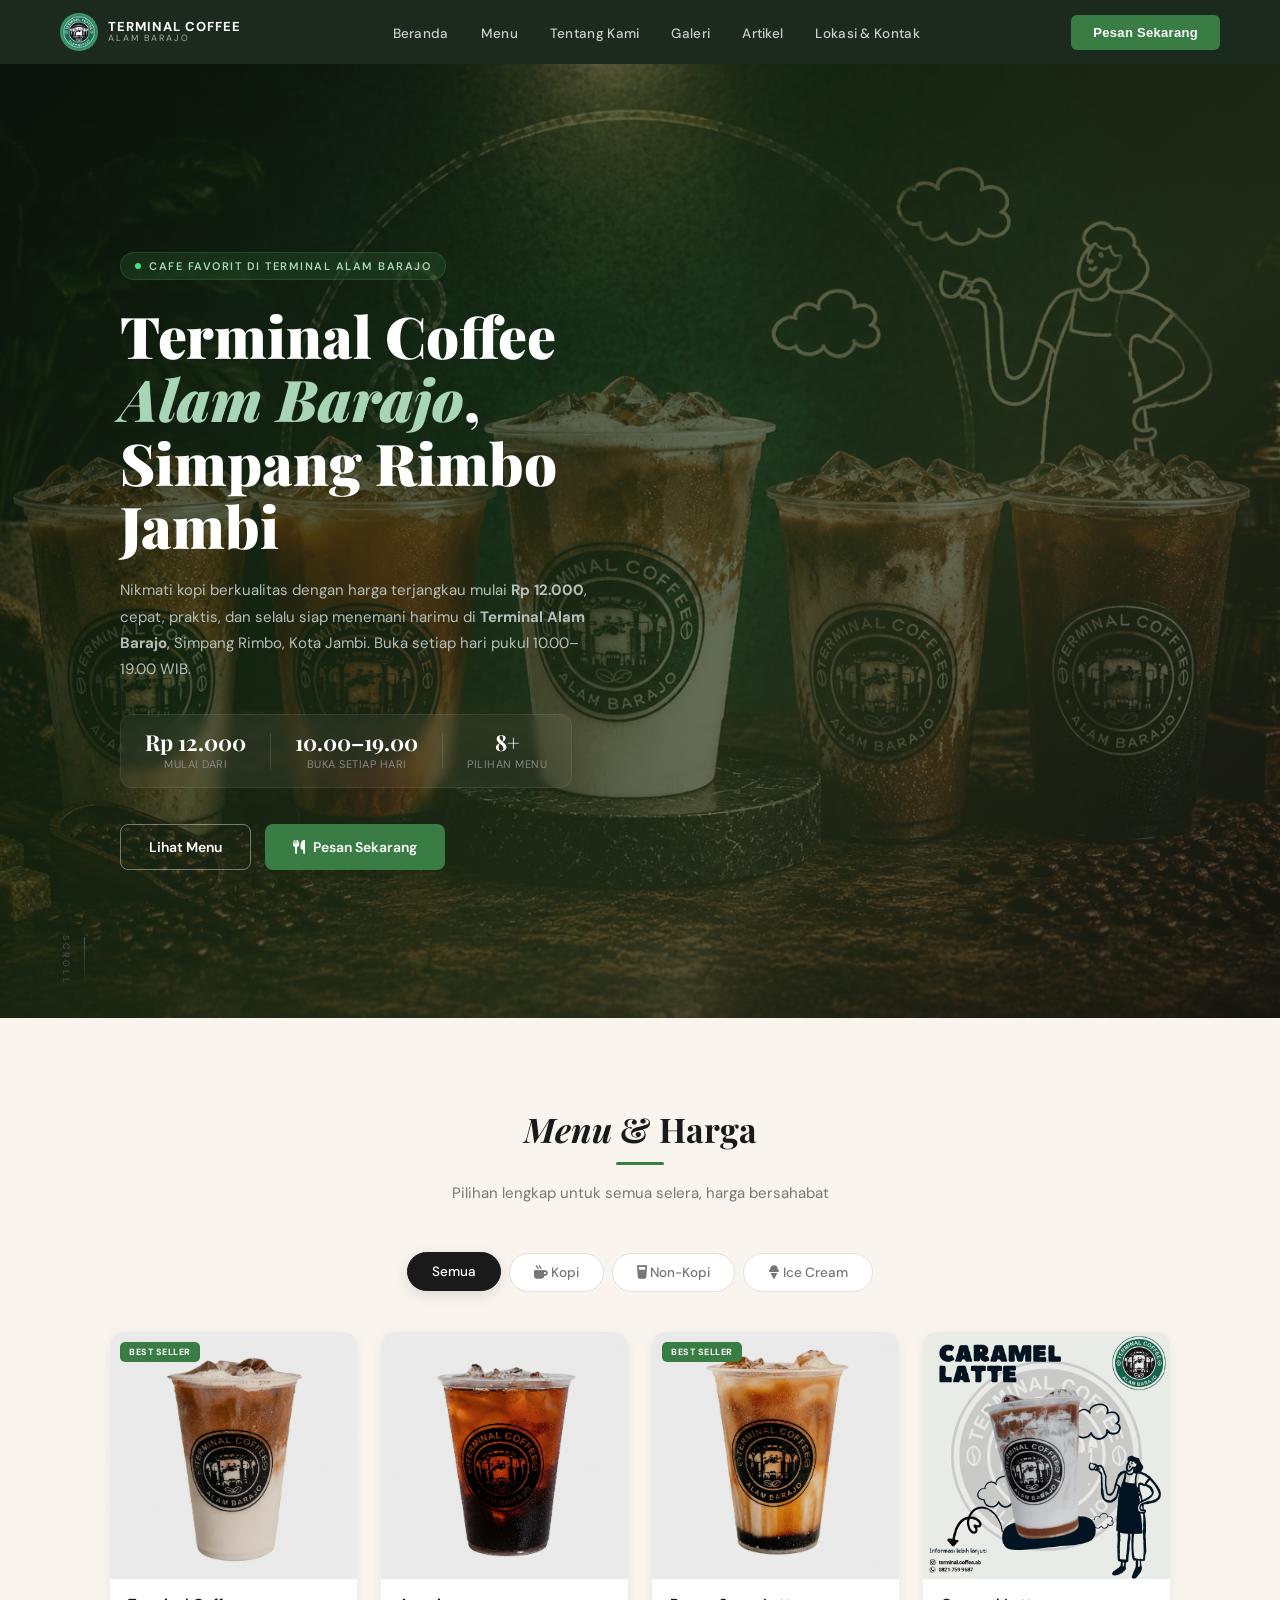
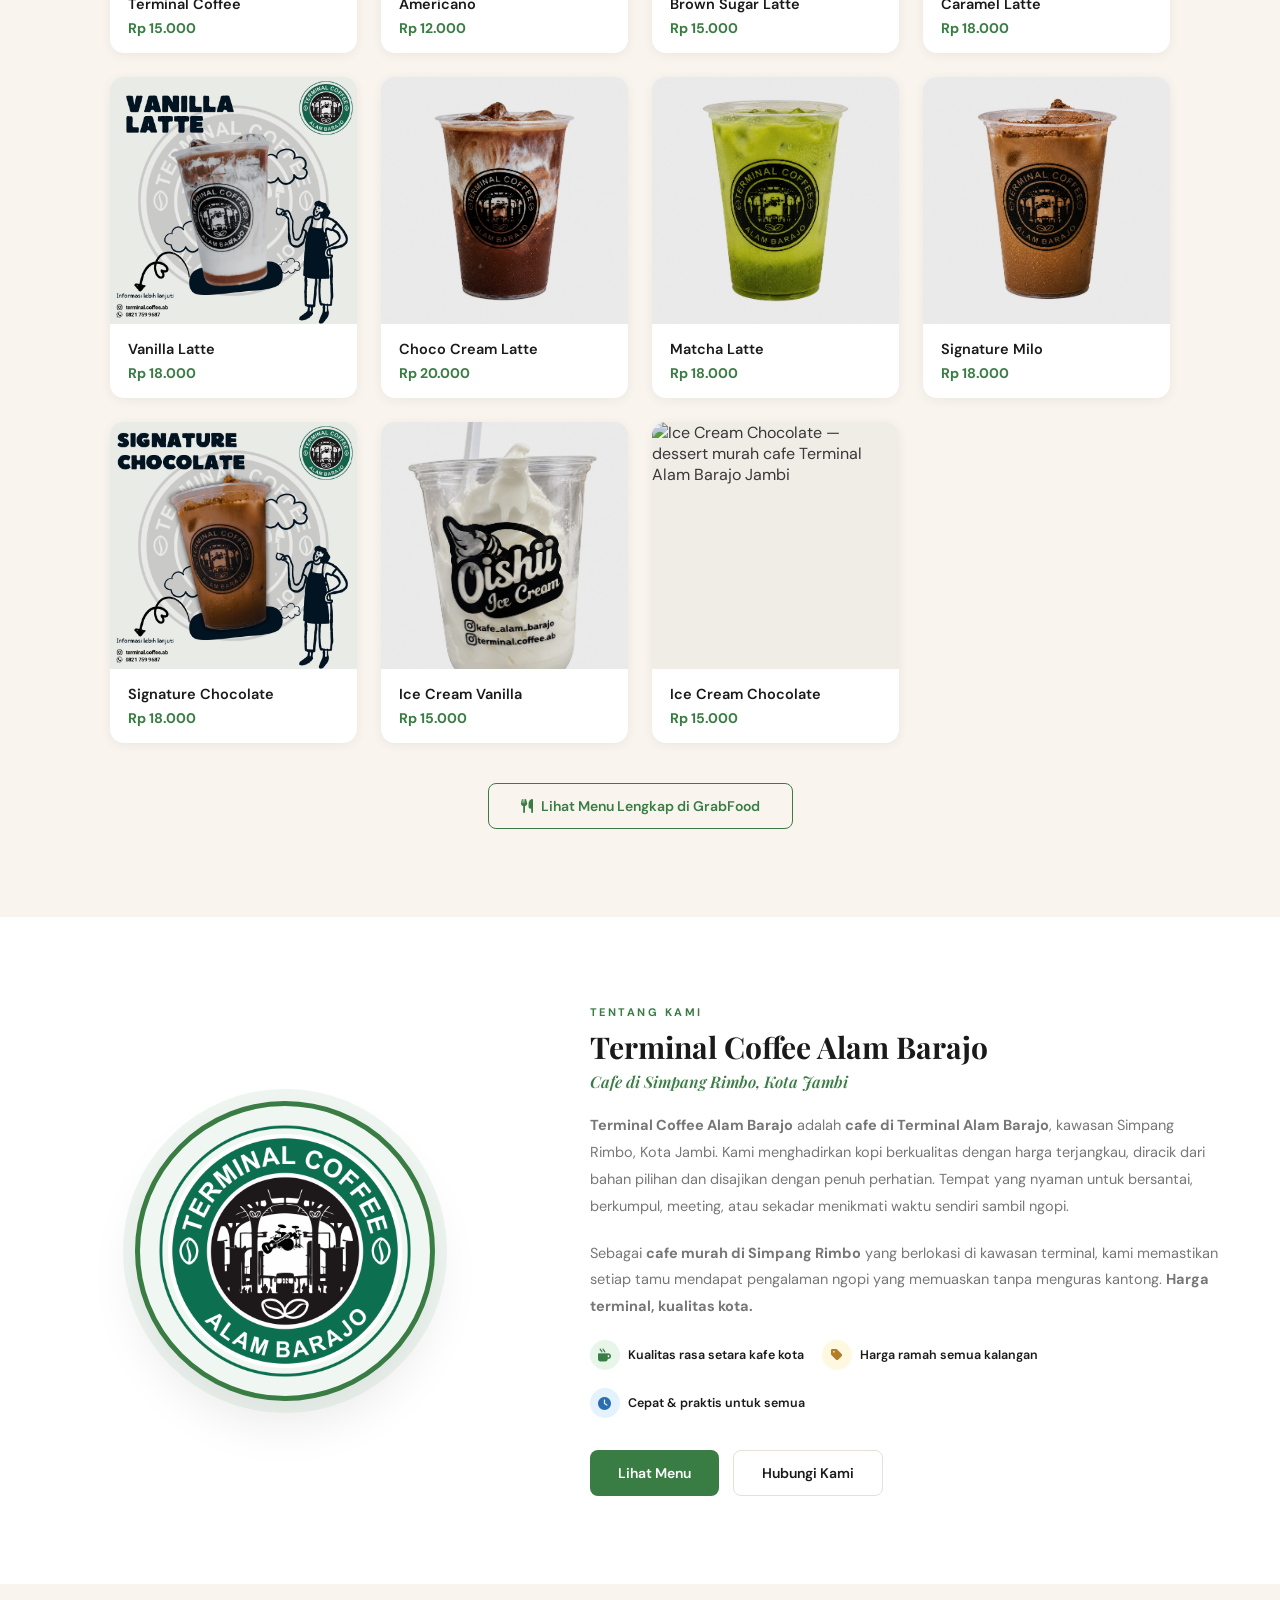
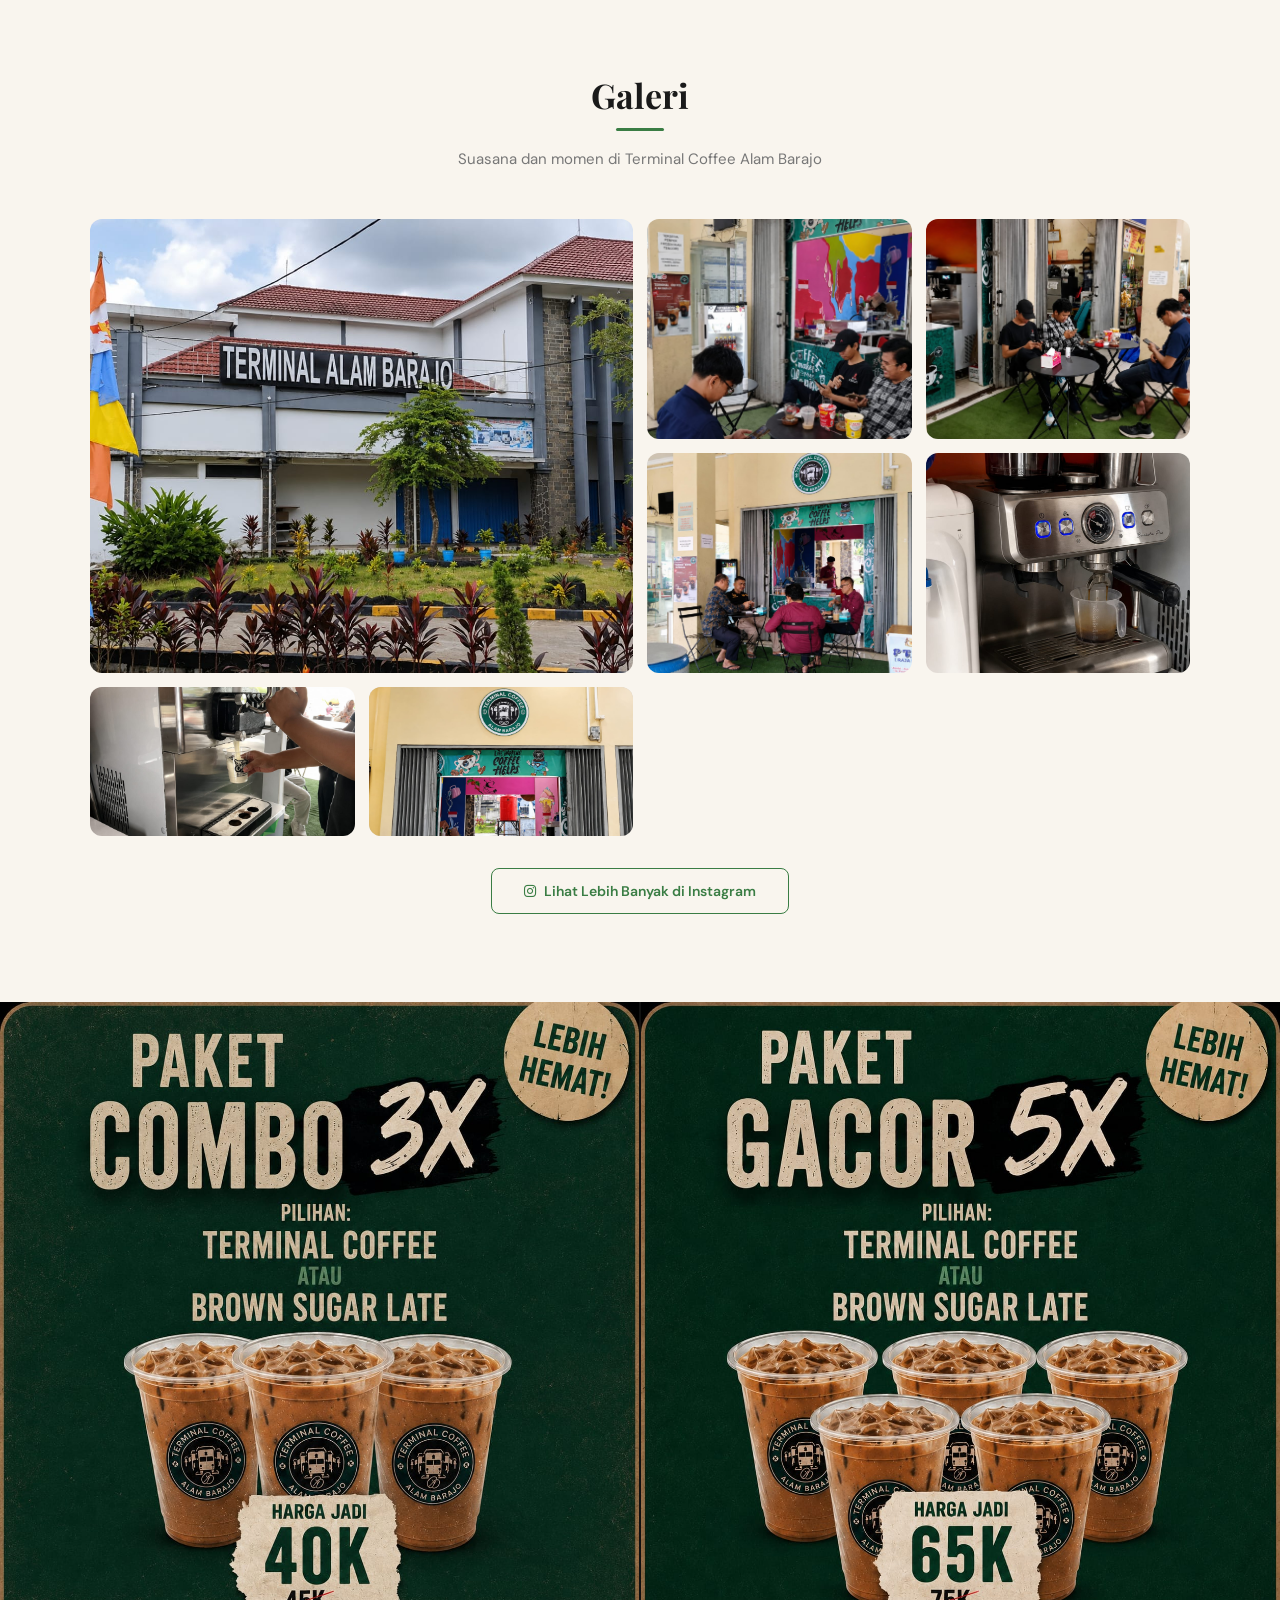
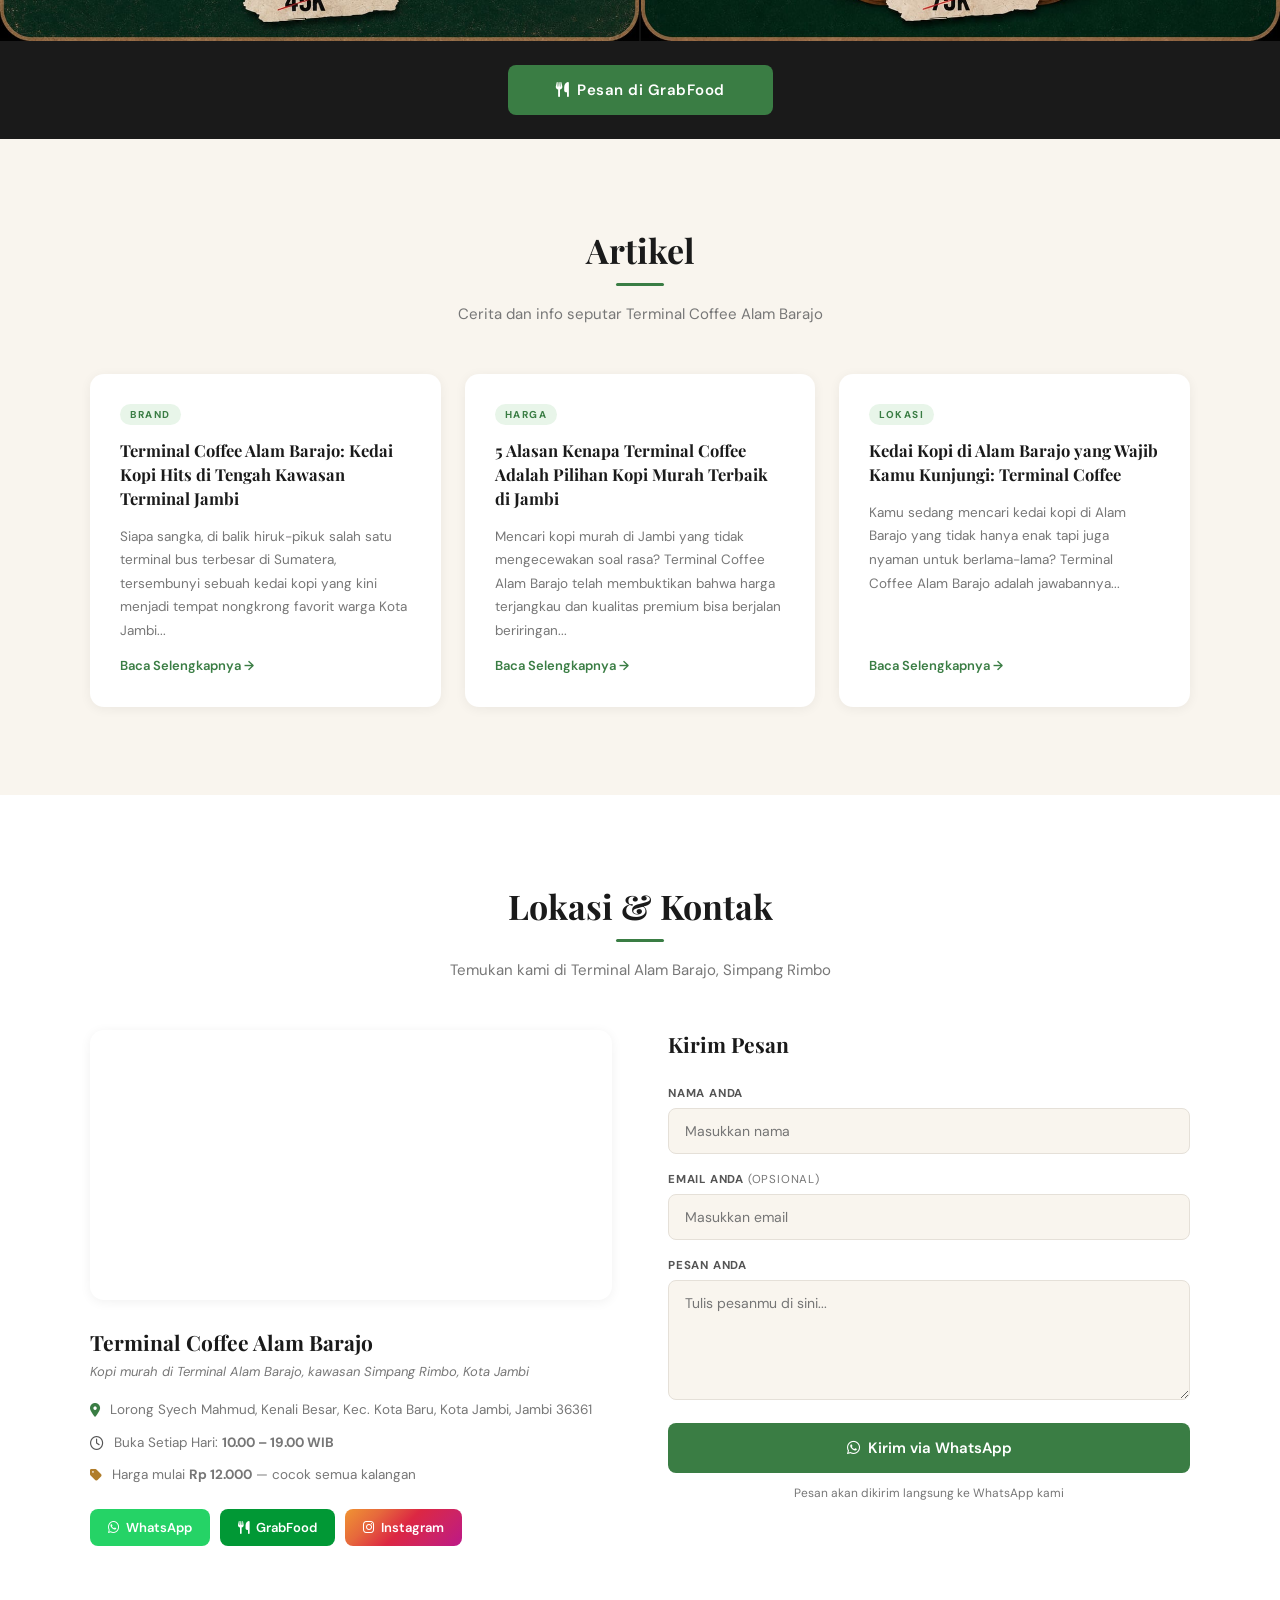
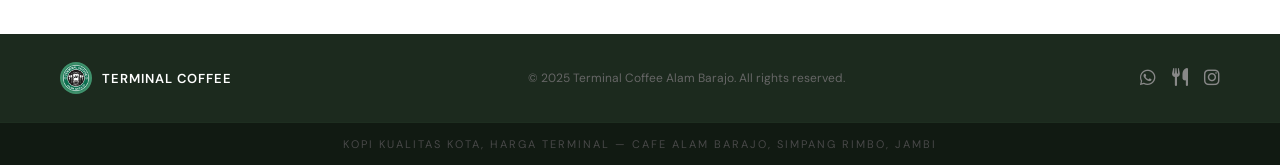
==== commit 0373c65b: "Google Console Optimization" ====
--- a/index.html
+++ b/index.html
@@ -12,9 +12,10 @@
             name="keywords"
             content="cafe alam barajo, cafe di terminal alam barajo, cafe simpang rimbo murah, kopi murah di terminal jambi, cafe terminal jambi, kedai kopi alam barajo, terminal coffee alam barajo, kopi di terminal, kopi murah jambi, nongkrong simpang rimbo, cafe kota baru jambi, kopi enak di jambi"
         />
+        <meta name="google-site-verification" content="P40KybMd9R8EEgR1zU_od-foRKfJ1ikn1szYQh6Q9o0" />
         <meta name="author" content="Terminal Coffee Alam Barajo" />
         <meta name="robots" content="index, follow" />
-        <link rel="canonical" href="https://terminalcoffeeab.com/" />
+        <link rel="canonical" href="https://terminalcoffee.vercel.app" />
         <meta name="geo.region" content="ID-JA" />
         <meta name="geo.placename" content="Alam Barajo, Kota Jambi, Jambi" />
         <meta name="geo.position" content="-1.6287672;103.5528261" />
@@ -27,8 +28,8 @@
             property="og:description"
             content="Cafe kopi murah enak di Terminal Alam Barajo, Simpang Rimbo Jambi. Mulai Rp 12.000. Buka setiap hari 10.00-19.00 WIB."
         />
-        <meta property="og:image" content="https://terminalcoffeeab.com/img/hero.png" />
-        <meta property="og:url" content="https://terminalcoffeeab.com/" />
+        <meta property="og:image" content="https://terminalcoffee.vercel.app/img/hero.png" />
+        <meta property="og:url" content="https://terminalcoffee.vercel.app/" />
         <meta property="og:image:width" content="1200" />
         <meta property="og:image:height" content="630" />
         <meta name="twitter:card" content="summary_large_image" />
@@ -37,7 +38,7 @@
             name="twitter:description"
             content="Kopi murah enak di Terminal Alam Barajo, Simpang Rimbo Jambi. Mulai Rp 12.000."
         />
-        <meta name="twitter:image" content="https://terminalcoffeeab.com/img/hero.png" />
+        <meta name="twitter:image" content="https://terminalcoffee.vercel.app/img/hero.png" />
         <script type="application/ld+json">
             {
                 "@context": "https://schema.org",
@@ -45,7 +46,7 @@
                 "name": "Terminal Coffee Alam Barajo",
                 "alternateName": ["Terminal Coffee", "Cafe Terminal Alam Barajo"],
                 "description": "Cafe kopi murah berkualitas di Terminal Alam Barajo, Simpang Rimbo, Kota Jambi. Menyajikan berbagai menu kopi dan non-kopi dengan harga terjangkau mulai Rp 12.000.",
-                "image": "https://terminalcoffeeab.com/img/hero.png",
+                "image": "https://terminalcoffee.vercel.app/img/hero.png",
                 "url": "https://terminalcoffeeab.com",
                 "telephone": "+628217599687",
                 "priceRange": "Rp 12.000 – Rp 20.000",
